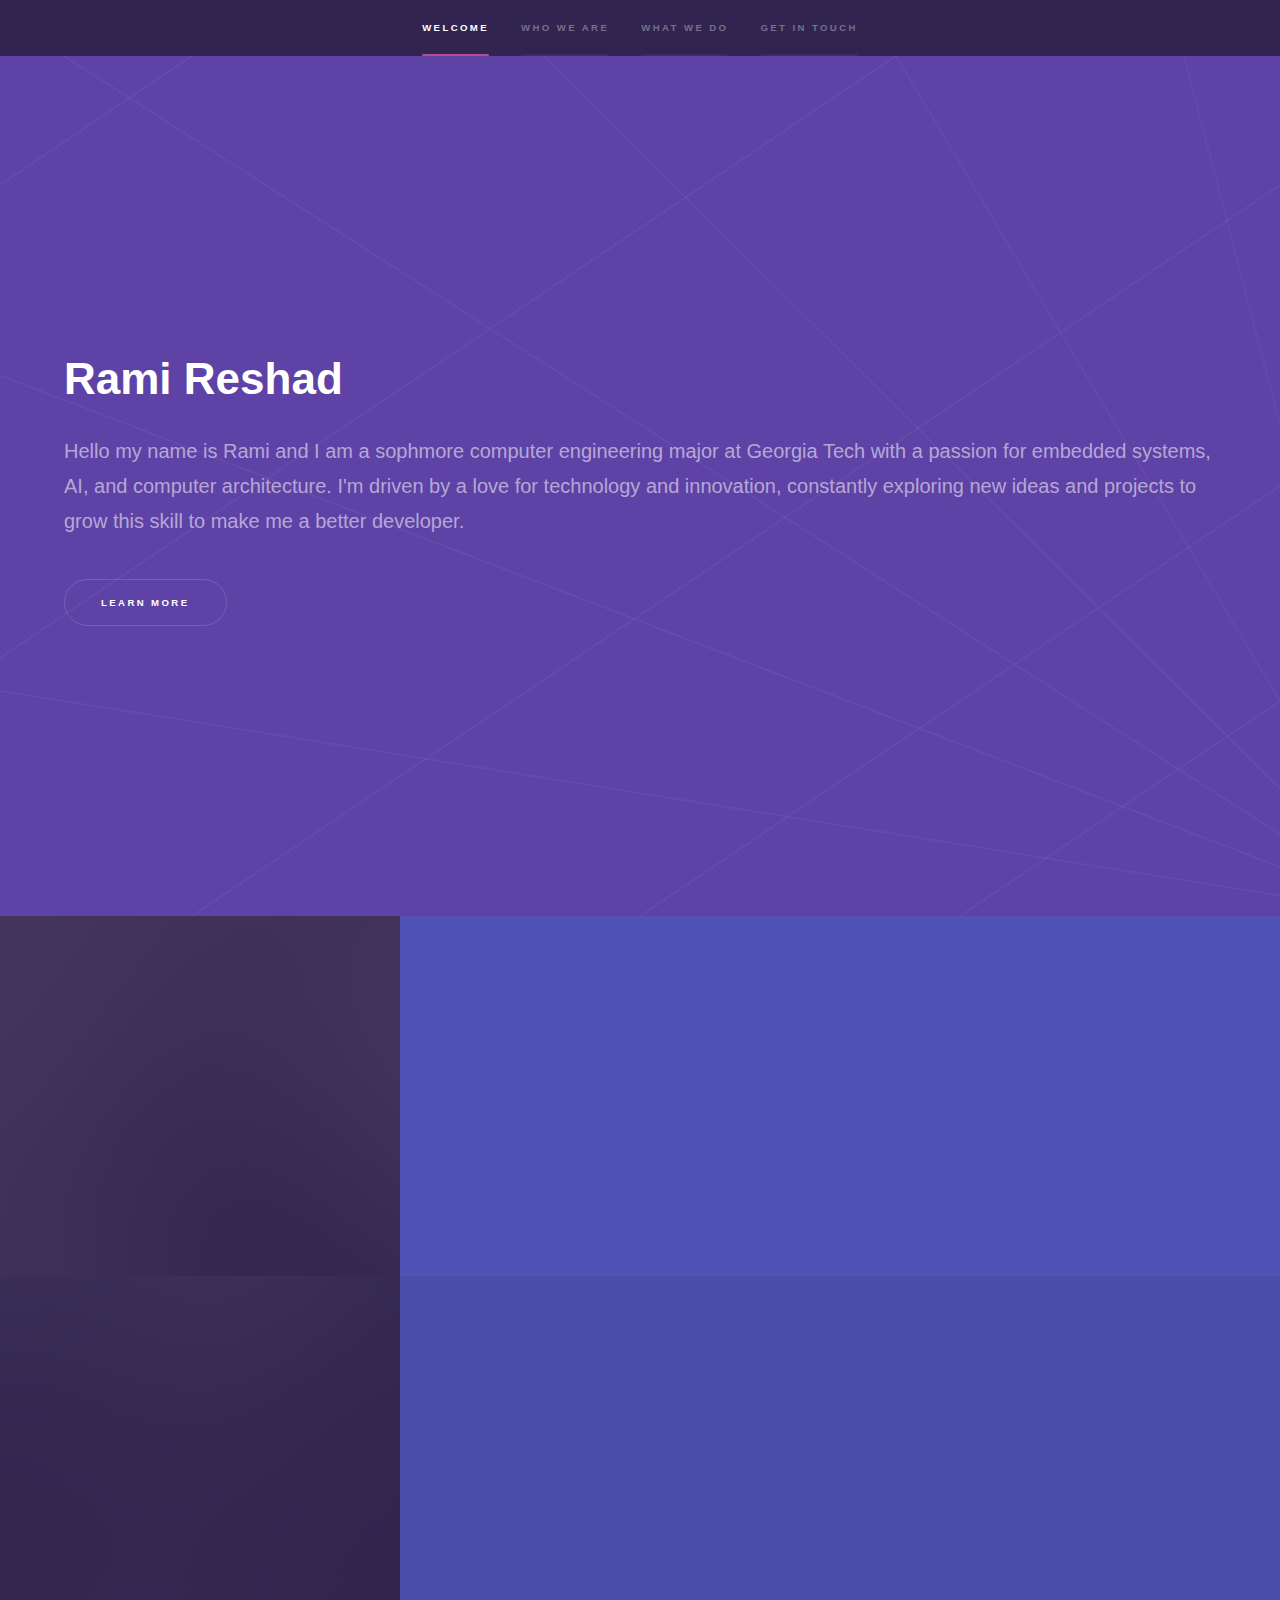
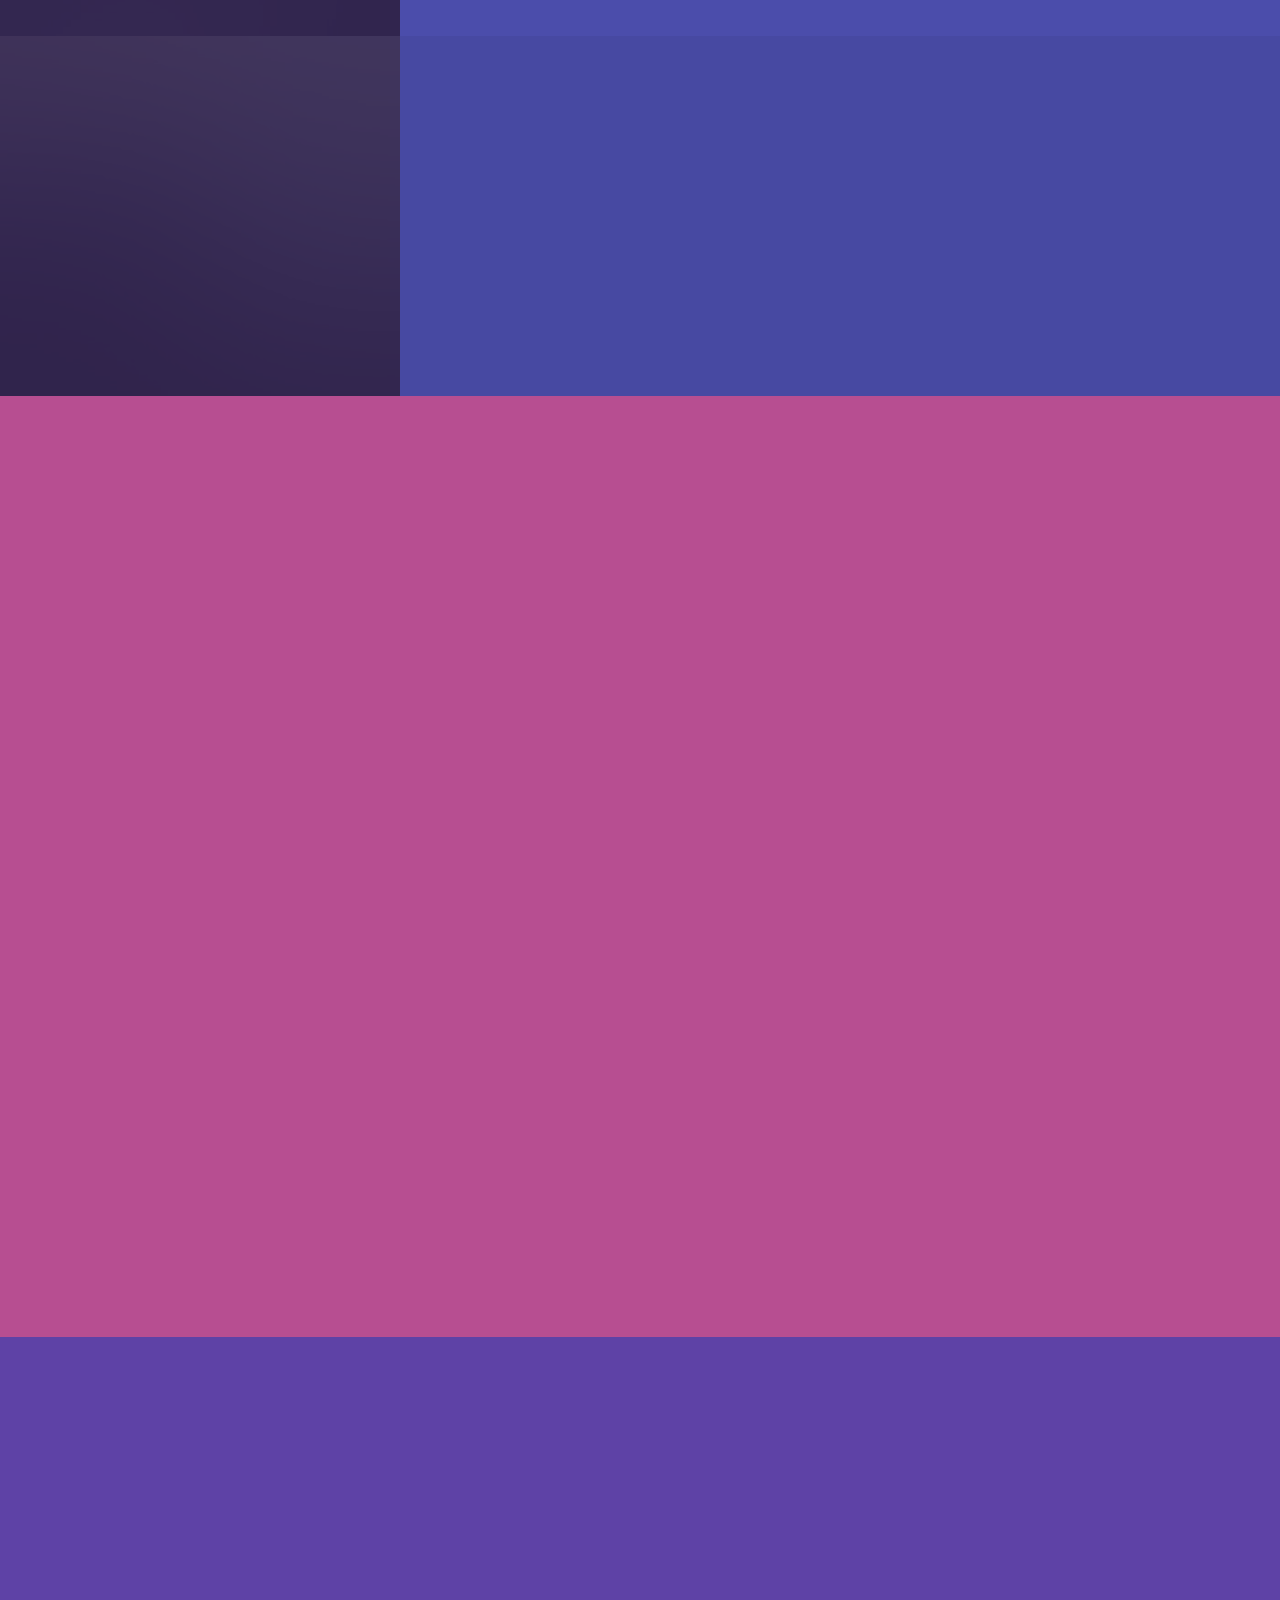
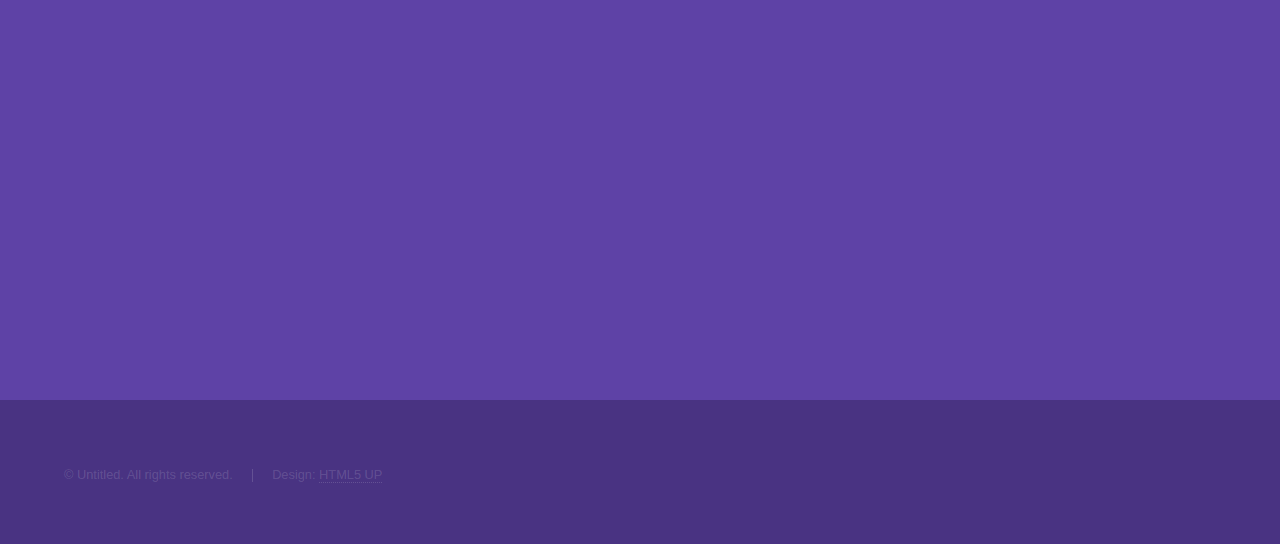
==== index.html @ d13925dd "added my first edited files" ====
<!DOCTYPE HTML>
<!--
	Hyperspace by HTML5 UP
	html5up.net | @ajlkn
	Free for personal and commercial use under the CCA 3.0 license (html5up.net/license)
-->
<html>
	<head>
		<title>Rami Reshad</title>
		<meta charset="utf-8" />
		<meta name="viewport" content="width=device-width, initial-scale=1, user-scalable=no" />
		<link rel="stylesheet" href="assets/css/main.css" />
		<noscript><link rel="stylesheet" href="assets/css/noscript.css" /></noscript>
	</head>
	<body class="is-preload">

		<!-- Sidebar -->
			<section id="sidebar">
				<div class="inner">
					<nav>
						<ul>
							<li><a href="#intro">Welcome</a></li>
							<li><a href="#one">Who we are</a></li>
							<li><a href="#two">What we do</a></li>
							<li><a href="#three">Get in touch</a></li>
						</ul>
					</nav>
				</div>
			</section>

		<!-- Wrapper -->
			<div id="wrapper">

				<!-- Intro -->
					<section id="intro" class="wrapper style1 fullscreen fade-up">
						<div class="inner">
							<h1>Rami Reshad</h1>
							<p>Hello my name is Rami and I am a sophmore computer engineering major at Georgia Tech with a passion for embedded systems, AI, and computer architecture.
							I'm driven by a love for technology and innovation, constantly exploring new ideas and projects to grow this skill to make me a better developer.</p>
							<ul class="actions">
								<li><a href="#one" class="button scrolly">Learn more</a></li>
							</ul>
						</div>
					</section>

				<!-- One -->
					<section id="one" class="wrapper style2 spotlights">
						<section>
							<a href="#" class="image"><img src="images/pic01.jpg" alt="" data-position="center center" /></a>
							<div class="content">
								<div class="inner">
									<h2>Sed ipsum dolor</h2>
									<p>Phasellus convallis elit id ullamcorper pulvinar. Duis aliquam turpis mauris, eu ultricies erat malesuada quis. Aliquam dapibus.</p>
									<ul class="actions">
										<li><a href="generic.html" class="button">Learn more</a></li>
									</ul>
								</div>
							</div>
						</section>
						<section>
							<a href="#" class="image"><img src="images/pic02.jpg" alt="" data-position="top center" /></a>
							<div class="content">
								<div class="inner">
									<h2>Feugiat consequat</h2>
									<p>Phasellus convallis elit id ullamcorper pulvinar. Duis aliquam turpis mauris, eu ultricies erat malesuada quis. Aliquam dapibus.</p>
									<ul class="actions">
										<li><a href="generic.html" class="button">Learn more</a></li>
									</ul>
								</div>
							</div>
						</section>
						<section>
							<a href="#" class="image"><img src="images/pic03.jpg" alt="" data-position="25% 25%" /></a>
							<div class="content">
								<div class="inner">
									<h2>Ultricies aliquam</h2>
									<p>Phasellus convallis elit id ullamcorper pulvinar. Duis aliquam turpis mauris, eu ultricies erat malesuada quis. Aliquam dapibus.</p>
									<ul class="actions">
										<li><a href="generic.html" class="button">Learn more</a></li>
									</ul>
								</div>
							</div>
						</section>
					</section>

				<!-- Two -->
					<section id="two" class="wrapper style3 fade-up">
						<div class="inner">
							<h2>What we do</h2>
							<p>Phasellus convallis elit id ullamcorper pulvinar. Duis aliquam turpis mauris, eu ultricies erat malesuada quis. Aliquam dapibus, lacus eget hendrerit bibendum, urna est aliquam sem, sit amet imperdiet est velit quis lorem.</p>
							<div class="features">
								<section>
									<span class="icon solid major fa-code"></span>
									<h3>Lorem ipsum amet</h3>
									<p>Phasellus convallis elit id ullam corper amet et pulvinar. Duis aliquam turpis mauris, sed ultricies erat dapibus.</p>
								</section>
								<section>
									<span class="icon solid major fa-lock"></span>
									<h3>Aliquam sed nullam</h3>
									<p>Phasellus convallis elit id ullam corper amet et pulvinar. Duis aliquam turpis mauris, sed ultricies erat dapibus.</p>
								</section>
								<section>
									<span class="icon solid major fa-cog"></span>
									<h3>Sed erat ullam corper</h3>
									<p>Phasellus convallis elit id ullam corper amet et pulvinar. Duis aliquam turpis mauris, sed ultricies erat dapibus.</p>
								</section>
								<section>
									<span class="icon solid major fa-desktop"></span>
									<h3>Veroeros quis lorem</h3>
									<p>Phasellus convallis elit id ullam corper amet et pulvinar. Duis aliquam turpis mauris, sed ultricies erat dapibus.</p>
								</section>
								<section>
									<span class="icon solid major fa-link"></span>
									<h3>Urna quis bibendum</h3>
									<p>Phasellus convallis elit id ullam corper amet et pulvinar. Duis aliquam turpis mauris, sed ultricies erat dapibus.</p>
								</section>
								<section>
									<span class="icon major fa-gem"></span>
									<h3>Aliquam urna dapibus</h3>
									<p>Phasellus convallis elit id ullam corper amet et pulvinar. Duis aliquam turpis mauris, sed ultricies erat dapibus.</p>
								</section>
							</div>
							<ul class="actions">
								<li><a href="generic.html" class="button">Learn more</a></li>
							</ul>
						</div>
					</section>

				<!-- Three -->
					<section id="three" class="wrapper style1 fade-up">
						<div class="inner">
							<h2>Get in touch</h2>
							<p>Phasellus convallis elit id ullamcorper pulvinar. Duis aliquam turpis mauris, eu ultricies erat malesuada quis. Aliquam dapibus, lacus eget hendrerit bibendum, urna est aliquam sem, sit amet imperdiet est velit quis lorem.</p>
							<div class="split style1">
								<section>
									<form method="post" action="#">
										<div class="fields">
											<div class="field half">
												<label for="name">Name</label>
												<input type="text" name="name" id="name" />
											</div>
											<div class="field half">
												<label for="email">Email</label>
												<input type="text" name="email" id="email" />
											</div>
											<div class="field">
												<label for="message">Message</label>
												<textarea name="message" id="message" rows="5"></textarea>
											</div>
										</div>
										<ul class="actions">
											<li><a href="" class="button submit">Send Message</a></li>
										</ul>
									</form>
								</section>
								<section>
									<ul class="contact">
										<li>
											<h3>Email</h3>
											<a href="#">user@untitled.tld</a>
										</li>
										<li>
											<h3>Phone</h3>
											<span>(000) 000-0000</span>
										</li>
										<li>
											<h3>Social</h3>
											<ul class="icons">
												<li><a href="#" class="icon brands fa-github"><span class="label">GitHub</span></a></li>
												<li><a href="#" class="icon brands fa-instagram"><span class="label">Instagram</span></a></li>
												<li><a href="#" class="icon brands fa-linkedin-in"><span class="label">LinkedIn</span></a></li>
											</ul>
										</li>
									</ul>
								</section>
							</div>
						</div>
					</section>

			</div>

		<!-- Footer -->
			<footer id="footer" class="wrapper style1-alt">
				<div class="inner">
					<ul class="menu">
						<li>&copy; Untitled. All rights reserved.</li><li>Design: <a href="http://html5up.net">HTML5 UP</a></li>
					</ul>
				</div>
			</footer>

		<!-- Scripts -->
			<script src="assets/js/jquery.min.js"></script>
			<script src="assets/js/jquery.scrollex.min.js"></script>
			<script src="assets/js/jquery.scrolly.min.js"></script>
			<script src="assets/js/browser.min.js"></script>
			<script src="assets/js/breakpoints.min.js"></script>
			<script src="assets/js/util.js"></script>
			<script src="assets/js/main.js"></script>

	</body>
</html>
---- assets/css/main.css ----
@import url(fontawesome-all.min.css);

/*
	Hyperspace by HTML5 UP
	html5up.net | @ajlkn
	Free for personal and commercial use under the CCA 3.0 license (html5up.net/license)
*/

html, body, div, span, applet, object,
iframe, h1, h2, h3, h4, h5, h6, p, blockquote,
pre, a, abbr, acronym, address, big, cite,
code, del, dfn, em, img, ins, kbd, q, s, samp,
small, strike, strong, sub, sup, tt, var, b,
u, i, center, dl, dt, dd, ol, ul, li, fieldset,
form, label, legend, table, caption, tbody,
tfoot, thead, tr, th, td, article, aside,
canvas, details, embed, figure, figcaption,
footer, header, hgroup, menu, nav, output, ruby,
section, summary, time, mark, audio, video {
	margin: 0;
	padding: 0;
	border: 0;
	font-size: 100%;
	font: inherit;
	vertical-align: baseline;}

article, aside, details, figcaption, figure,
footer, header, hgroup, menu, nav, section {
	display: block;}

body {
	line-height: 1;
}

ol, ul {
	list-style: none;
}

blockquote, q {
	quotes: none;
}

	blockquote:before, blockquote:after, q:before, q:after {
		content: '';
		content: none;
	}

table {
	border-collapse: collapse;
	border-spacing: 0;
}

body {
	-webkit-text-size-adjust: none;
}

mark {
	background-color: transparent;
	color: inherit;
}

input::-moz-focus-inner {
	border: 0;
	padding: 0;
}

input, select, textarea {
	-moz-appearance: none;
	-webkit-appearance: none;
	-ms-appearance: none;
	appearance: none;
}

/* Basic */

	@-ms-viewport {
		width: device-width;
	}

	body {
		-ms-overflow-style: scrollbar;
	}

	@media screen and (max-width: 480px) {

		html, body {
			min-width: 320px;
		}

	}

	html {
		box-sizing: border-box;
	}

	*, *:before, *:after {
		box-sizing: inherit;
	}

	body {
		background: #312450;
	}

		body.is-preload *, body.is-preload *:before, body.is-preload *:after {
			-moz-animation: none !important;
			-webkit-animation: none !important;
			-ms-animation: none !important;
			animation: none !important;
			-moz-transition: none !important;
			-webkit-transition: none !important;
			-ms-transition: none !important;
			transition: none !important;
		}

/* Type */

	body, input, select, textarea {
		color: rgba(255, 255, 255, 0.55);
		font-family: Arial, Helvetica, sans-serif;
		font-size: 16.5pt;
		font-weight: normal;
		line-height: 1.75;
	}

		@media screen and (max-width: 1680px) {

			body, input, select, textarea {
				font-size: 13pt;
			}

		}

		@media screen and (max-width: 1280px) {

			body, input, select, textarea {
				font-size: 12pt;
			}

		}

		@media screen and (max-width: 360px) {

			body, input, select, textarea {
				font-size: 11pt;
			}

		}

	a {
		-moz-transition: color 0.2s ease, border-bottom-color 0.2s ease;
		-webkit-transition: color 0.2s ease, border-bottom-color 0.2s ease;
		-ms-transition: color 0.2s ease, border-bottom-color 0.2s ease;
		transition: color 0.2s ease, border-bottom-color 0.2s ease;
		border-bottom: dotted 1px rgba(255, 255, 255, 0.35);
		color: inherit;
		text-decoration: none;
	}

		a:hover {
			border-bottom-color: transparent;
			color: #ffffff;
		}

	strong, b {
		color: #ffffff;
		font-weight: bold;
	}

	em, i {
		font-style: italic;
	}

	p {
		margin: 0 0 2em 0;
	}

	h1, h2, h3, h4, h5, h6 {
		color: #ffffff;
		font-weight: bold;
		line-height: 1.5;
		margin: 0 0 0.5em 0;
	}

		h1 a, h2 a, h3 a, h4 a, h5 a, h6 a {
			color: inherit;
			text-decoration: none;
		}

	h1 {
		font-size: 2.75em;
	}

		h1.major {
			margin: 0 0 1.3em 0;
			position: relative;
			padding-bottom: 0.35em;
		}

			h1.major:after {
				background-image: -moz-linear-gradient(to right, #5e42a6, #b74e91);
				background-image: -webkit-linear-gradient(to right, #5e42a6, #b74e91);
				background-image: -ms-linear-gradient(to right, #5e42a6, #b74e91);
				background-image: linear-gradient(to right, #5e42a6, #b74e91);
				-moz-transition: max-width 0.2s ease;
				-webkit-transition: max-width 0.2s ease;
				-ms-transition: max-width 0.2s ease;
				transition: max-width 0.2s ease;
				border-radius: 0.2em;
				bottom: 0;
				content: '';
				height: 0.05em;
				position: absolute;
				right: 0;
				width: 100%;
			}

	h2 {
		font-size: 1.75em;
	}

	h3 {
		font-size: 1.1em;
	}

	h4 {
		font-size: 1em;
	}

	h5 {
		font-size: 0.8em;
	}

	h6 {
		font-size: 0.6em;
	}

	@media screen and (max-width: 736px) {

		h1 {
			font-size: 2em;
		}

		h2 {
			font-size: 1.25em;
		}

		h3 {
			font-size: 1em;
		}

		h4 {
			font-size: 0.8em;
		}

		h5 {
			font-size: 0.6em;
		}

		h6 {
			font-size: 0.6em;
		}

	}

	sub {
		font-size: 0.8em;
		position: relative;
		top: 0.5em;
	}

	sup {
		font-size: 0.8em;
		position: relative;
		top: -0.5em;
	}

	blockquote {
		border-left: solid 4px rgba(255, 255, 255, 0.15);
		font-style: italic;
		margin: 0 0 2em 0;
		padding: 0.5em 0 0.5em 2em;
	}

	code {
		background: rgba(255, 255, 255, 0.05);
		border-radius: 0.25em;
		border: solid 1px rgba(255, 255, 255, 0.15);
		font-family: "Courier New", monospace;
		font-size: 0.9em;
		margin: 0 0.25em;
		padding: 0.25em 0.65em;
	}

	pre {
		-webkit-overflow-scrolling: touch;
		font-family: "Courier New", monospace;
		font-size: 0.9em;
		margin: 0 0 2em 0;
	}

		pre code {
			display: block;
			line-height: 1.75em;
			padding: 1em 1.5em;
			overflow-x: auto;
		}

	hr {
		border: 0;
		border-bottom: solid 1px rgba(255, 255, 255, 0.15);
		margin: 2em 0;
	}

		hr.major {
			margin: 3em 0;
		}

	.align-left {
		text-align: left;
	}

	.align-center {
		text-align: center;
	}

	.align-right {
		text-align: right;
	}

/* Row */

	.row {
		display: flex;
		flex-wrap: wrap;
		box-sizing: border-box;
		align-items: stretch;
	}

		.row > * {
			box-sizing: border-box;
		}

		.row.gtr-uniform > * > :last-child {
			margin-bottom: 0;
		}

		.row.aln-left {
			justify-content: flex-start;
		}

		.row.aln-center {
			justify-content: center;
		}

		.row.aln-right {
			justify-content: flex-end;
		}

		.row.aln-top {
			align-items: flex-start;
		}

		.row.aln-middle {
			align-items: center;
		}

		.row.aln-bottom {
			align-items: flex-end;
		}

		.row > .imp {
			order: -1;
		}

		.row > .col-1 {
			width: 8.33333%;
		}

		.row > .off-1 {
			margin-left: 8.33333%;
		}

		.row > .col-2 {
			width: 16.66667%;
		}

		.row > .off-2 {
			margin-left: 16.66667%;
		}

		.row > .col-3 {
			width: 25%;
		}

		.row > .off-3 {
			margin-left: 25%;
		}

		.row > .col-4 {
			width: 33.33333%;
		}

		.row > .off-4 {
			margin-left: 33.33333%;
		}

		.row > .col-5 {
			width: 41.66667%;
		}

		.row > .off-5 {
			margin-left: 41.66667%;
		}

		.row > .col-6 {
			width: 50%;
		}

		.row > .off-6 {
			margin-left: 50%;
		}

		.row > .col-7 {
			width: 58.33333%;
		}

		.row > .off-7 {
			margin-left: 58.33333%;
		}

		.row > .col-8 {
			width: 66.66667%;
		}

		.row > .off-8 {
			margin-left: 66.66667%;
		}

		.row > .col-9 {
			width: 75%;
		}

		.row > .off-9 {
			margin-left: 75%;
		}

		.row > .col-10 {
			width: 83.33333%;
		}

		.row > .off-10 {
			margin-left: 83.33333%;
		}

		.row > .col-11 {
			width: 91.66667%;
		}

		.row > .off-11 {
			margin-left: 91.66667%;
		}

		.row > .col-12 {
			width: 100%;
		}

		.row > .off-12 {
			margin-left: 100%;
		}

		.row.gtr-0 {
			margin-top: 0;
			margin-left: 0em;
		}

			.row.gtr-0 > * {
				padding: 0 0 0 0em;
			}

			.row.gtr-0.gtr-uniform {
				margin-top: 0em;
			}

				.row.gtr-0.gtr-uniform > * {
					padding-top: 0em;
				}

		.row.gtr-25 {
			margin-top: 0;
			margin-left: -0.375em;
		}

			.row.gtr-25 > * {
				padding: 0 0 0 0.375em;
			}

			.row.gtr-25.gtr-uniform {
				margin-top: -0.375em;
			}

				.row.gtr-25.gtr-uniform > * {
					padding-top: 0.375em;
				}

		.row.gtr-50 {
			margin-top: 0;
			margin-left: -0.75em;
		}

			.row.gtr-50 > * {
				padding: 0 0 0 0.75em;
			}

			.row.gtr-50.gtr-uniform {
				margin-top: -0.75em;
			}

				.row.gtr-50.gtr-uniform > * {
					padding-top: 0.75em;
				}

		.row {
			margin-top: 0;
			margin-left: -1.5em;
		}

			.row > * {
				padding: 0 0 0 1.5em;
			}

			.row.gtr-uniform {
				margin-top: -1.5em;
			}

				.row.gtr-uniform > * {
					padding-top: 1.5em;
				}

		.row.gtr-150 {
			margin-top: 0;
			margin-left: -2.25em;
		}

			.row.gtr-150 > * {
				padding: 0 0 0 2.25em;
			}

			.row.gtr-150.gtr-uniform {
				margin-top: -2.25em;
			}

				.row.gtr-150.gtr-uniform > * {
					padding-top: 2.25em;
				}

		.row.gtr-200 {
			margin-top: 0;
			margin-left: -3em;
		}

			.row.gtr-200 > * {
				padding: 0 0 0 3em;
			}

			.row.gtr-200.gtr-uniform {
				margin-top: -3em;
			}

				.row.gtr-200.gtr-uniform > * {
					padding-top: 3em;
				}

		@media screen and (max-width: 1680px) {

			.row {
				display: flex;
				flex-wrap: wrap;
				box-sizing: border-box;
				align-items: stretch;
			}

				.row > * {
					box-sizing: border-box;
				}

				.row.gtr-uniform > * > :last-child {
					margin-bottom: 0;
				}

				.row.aln-left {
					justify-content: flex-start;
				}

				.row.aln-center {
					justify-content: center;
				}

				.row.aln-right {
					justify-content: flex-end;
				}

				.row.aln-top {
					align-items: flex-start;
				}

				.row.aln-middle {
					align-items: center;
				}

				.row.aln-bottom {
					align-items: flex-end;
				}

				.row > .imp-xlarge {
					order: -1;
				}

				.row > .col-1-xlarge {
					width: 8.33333%;
				}

				.row > .off-1-xlarge {
					margin-left: 8.33333%;
				}

				.row > .col-2-xlarge {
					width: 16.66667%;
				}

				.row > .off-2-xlarge {
					margin-left: 16.66667%;
				}

				.row > .col-3-xlarge {
					width: 25%;
				}

				.row > .off-3-xlarge {
					margin-left: 25%;
				}

				.row > .col-4-xlarge {
					width: 33.33333%;
				}

				.row > .off-4-xlarge {
					margin-left: 33.33333%;
				}

				.row > .col-5-xlarge {
					width: 41.66667%;
				}

				.row > .off-5-xlarge {
					margin-left: 41.66667%;
				}

				.row > .col-6-xlarge {
					width: 50%;
				}

				.row > .off-6-xlarge {
					margin-left: 50%;
				}

				.row > .col-7-xlarge {
					width: 58.33333%;
				}

				.row > .off-7-xlarge {
					margin-left: 58.33333%;
				}

				.row > .col-8-xlarge {
					width: 66.66667%;
				}

				.row > .off-8-xlarge {
					margin-left: 66.66667%;
				}

				.row > .col-9-xlarge {
					width: 75%;
				}

				.row > .off-9-xlarge {
					margin-left: 75%;
				}

				.row > .col-10-xlarge {
					width: 83.33333%;
				}

				.row > .off-10-xlarge {
					margin-left: 83.33333%;
				}

				.row > .col-11-xlarge {
					width: 91.66667%;
				}

				.row > .off-11-xlarge {
					margin-left: 91.66667%;
				}

				.row > .col-12-xlarge {
					width: 100%;
				}

				.row > .off-12-xlarge {
					margin-left: 100%;
				}

				.row.gtr-0 {
					margin-top: 0;
					margin-left: 0em;
				}

					.row.gtr-0 > * {
						padding: 0 0 0 0em;
					}

					.row.gtr-0.gtr-uniform {
						margin-top: 0em;
					}

						.row.gtr-0.gtr-uniform > * {
							padding-top: 0em;
						}

				.row.gtr-25 {
					margin-top: 0;
					margin-left: -0.375em;
				}

					.row.gtr-25 > * {
						padding: 0 0 0 0.375em;
					}

					.row.gtr-25.gtr-uniform {
						margin-top: -0.375em;
					}

						.row.gtr-25.gtr-uniform > * {
							padding-top: 0.375em;
						}

				.row.gtr-50 {
					margin-top: 0;
					margin-left: -0.75em;
				}

					.row.gtr-50 > * {
						padding: 0 0 0 0.75em;
					}

					.row.gtr-50.gtr-uniform {
						margin-top: -0.75em;
					}

						.row.gtr-50.gtr-uniform > * {
							padding-top: 0.75em;
						}

				.row {
					margin-top: 0;
					margin-left: -1.5em;
				}

					.row > * {
						padding: 0 0 0 1.5em;
					}

					.row.gtr-uniform {
						margin-top: -1.5em;
					}

						.row.gtr-uniform > * {
							padding-top: 1.5em;
						}

				.row.gtr-150 {
					margin-top: 0;
					margin-left: -2.25em;
				}

					.row.gtr-150 > * {
						padding: 0 0 0 2.25em;
					}

					.row.gtr-150.gtr-uniform {
						margin-top: -2.25em;
					}

						.row.gtr-150.gtr-uniform > * {
							padding-top: 2.25em;
						}

				.row.gtr-200 {
					margin-top: 0;
					margin-left: -3em;
				}

					.row.gtr-200 > * {
						padding: 0 0 0 3em;
					}

					.row.gtr-200.gtr-uniform {
						margin-top: -3em;
					}

						.row.gtr-200.gtr-uniform > * {
							padding-top: 3em;
						}

		}

		@media screen and (max-width: 1280px) {

			.row {
				display: flex;
				flex-wrap: wrap;
				box-sizing: border-box;
				align-items: stretch;
			}

				.row > * {
					box-sizing: border-box;
				}

				.row.gtr-uniform > * > :last-child {
					margin-bottom: 0;
				}

				.row.aln-left {
					justify-content: flex-start;
				}

				.row.aln-center {
					justify-content: center;
				}

				.row.aln-right {
					justify-content: flex-end;
				}

				.row.aln-top {
					align-items: flex-start;
				}

				.row.aln-middle {
					align-items: center;
				}

				.row.aln-bottom {
					align-items: flex-end;
				}

				.row > .imp-large {
					order: -1;
				}

				.row > .col-1-large {
					width: 8.33333%;
				}

				.row > .off-1-large {
					margin-left: 8.33333%;
				}

				.row > .col-2-large {
					width: 16.66667%;
				}

				.row > .off-2-large {
					margin-left: 16.66667%;
				}

				.row > .col-3-large {
					width: 25%;
				}

				.row > .off-3-large {
					margin-left: 25%;
				}

				.row > .col-4-large {
					width: 33.33333%;
				}

				.row > .off-4-large {
					margin-left: 33.33333%;
				}

				.row > .col-5-large {
					width: 41.66667%;
				}

				.row > .off-5-large {
					margin-left: 41.66667%;
				}

				.row > .col-6-large {
					width: 50%;
				}

				.row > .off-6-large {
					margin-left: 50%;
				}

				.row > .col-7-large {
					width: 58.33333%;
				}

				.row > .off-7-large {
					margin-left: 58.33333%;
				}

				.row > .col-8-large {
					width: 66.66667%;
				}

				.row > .off-8-large {
					margin-left: 66.66667%;
				}

				.row > .col-9-large {
					width: 75%;
				}

				.row > .off-9-large {
					margin-left: 75%;
				}

				.row > .col-10-large {
					width: 83.33333%;
				}

				.row > .off-10-large {
					margin-left: 83.33333%;
				}

				.row > .col-11-large {
					width: 91.66667%;
				}

				.row > .off-11-large {
					margin-left: 91.66667%;
				}

				.row > .col-12-large {
					width: 100%;
				}

				.row > .off-12-large {
					margin-left: 100%;
				}

				.row.gtr-0 {
					margin-top: 0;
					margin-left: 0em;
				}

					.row.gtr-0 > * {
						padding: 0 0 0 0em;
					}

					.row.gtr-0.gtr-uniform {
						margin-top: 0em;
					}

						.row.gtr-0.gtr-uniform > * {
							padding-top: 0em;
						}

				.row.gtr-25 {
					margin-top: 0;
					margin-left: -0.375em;
				}

					.row.gtr-25 > * {
						padding: 0 0 0 0.375em;
					}

					.row.gtr-25.gtr-uniform {
						margin-top: -0.375em;
					}

						.row.gtr-25.gtr-uniform > * {
							padding-top: 0.375em;
						}

				.row.gtr-50 {
					margin-top: 0;
					margin-left: -0.75em;
				}

					.row.gtr-50 > * {
						padding: 0 0 0 0.75em;
					}

					.row.gtr-50.gtr-uniform {
						margin-top: -0.75em;
					}

						.row.gtr-50.gtr-uniform > * {
							padding-top: 0.75em;
						}

				.row {
					margin-top: 0;
					margin-left: -1.5em;
				}

					.row > * {
						padding: 0 0 0 1.5em;
					}

					.row.gtr-uniform {
						margin-top: -1.5em;
					}

						.row.gtr-uniform > * {
							padding-top: 1.5em;
						}

				.row.gtr-150 {
					margin-top: 0;
					margin-left: -2.25em;
				}

					.row.gtr-150 > * {
						padding: 0 0 0 2.25em;
					}

					.row.gtr-150.gtr-uniform {
						margin-top: -2.25em;
					}

						.row.gtr-150.gtr-uniform > * {
							padding-top: 2.25em;
						}

				.row.gtr-200 {
					margin-top: 0;
					margin-left: -3em;
				}

					.row.gtr-200 > * {
						padding: 0 0 0 3em;
					}

					.row.gtr-200.gtr-uniform {
						margin-top: -3em;
					}

						.row.gtr-200.gtr-uniform > * {
							padding-top: 3em;
						}

		}

		@media screen and (max-width: 980px) {

			.row {
				display: flex;
				flex-wrap: wrap;
				box-sizing: border-box;
				align-items: stretch;
			}

				.row > * {
					box-sizing: border-box;
				}

				.row.gtr-uniform > * > :last-child {
					margin-bottom: 0;
				}

				.row.aln-left {
					justify-content: flex-start;
				}

				.row.aln-center {
					justify-content: center;
				}

				.row.aln-right {
					justify-content: flex-end;
				}

				.row.aln-top {
					align-items: flex-start;
				}

				.row.aln-middle {
					align-items: center;
				}

				.row.aln-bottom {
					align-items: flex-end;
				}

				.row > .imp-medium {
					order: -1;
				}

				.row > .col-1-medium {
					width: 8.33333%;
				}

				.row > .off-1-medium {
					margin-left: 8.33333%;
				}

				.row > .col-2-medium {
					width: 16.66667%;
				}

				.row > .off-2-medium {
					margin-left: 16.66667%;
				}

				.row > .col-3-medium {
					width: 25%;
				}

				.row > .off-3-medium {
					margin-left: 25%;
				}

				.row > .col-4-medium {
					width: 33.33333%;
				}

				.row > .off-4-medium {
					margin-left: 33.33333%;
				}

				.row > .col-5-medium {
					width: 41.66667%;
				}

				.row > .off-5-medium {
					margin-left: 41.66667%;
				}

				.row > .col-6-medium {
					width: 50%;
				}

				.row > .off-6-medium {
					margin-left: 50%;
				}

				.row > .col-7-medium {
					width: 58.33333%;
				}

				.row > .off-7-medium {
					margin-left: 58.33333%;
				}

				.row > .col-8-medium {
					width: 66.66667%;
				}

				.row > .off-8-medium {
					margin-left: 66.66667%;
				}

				.row > .col-9-medium {
					width: 75%;
				}

				.row > .off-9-medium {
					margin-left: 75%;
				}

				.row > .col-10-medium {
					width: 83.33333%;
				}

				.row > .off-10-medium {
					margin-left: 83.33333%;
				}

				.row > .col-11-medium {
					width: 91.66667%;
				}

				.row > .off-11-medium {
					margin-left: 91.66667%;
				}

				.row > .col-12-medium {
					width: 100%;
				}

				.row > .off-12-medium {
					margin-left: 100%;
				}

				.row.gtr-0 {
					margin-top: 0;
					margin-left: 0em;
				}

					.row.gtr-0 > * {
						padding: 0 0 0 0em;
					}

					.row.gtr-0.gtr-uniform {
						margin-top: 0em;
					}

						.row.gtr-0.gtr-uniform > * {
							padding-top: 0em;
						}

				.row.gtr-25 {
					margin-top: 0;
					margin-left: -0.375em;
				}

					.row.gtr-25 > * {
						padding: 0 0 0 0.375em;
					}

					.row.gtr-25.gtr-uniform {
						margin-top: -0.375em;
					}

						.row.gtr-25.gtr-uniform > * {
							padding-top: 0.375em;
						}

				.row.gtr-50 {
					margin-top: 0;
					margin-left: -0.75em;
				}

					.row.gtr-50 > * {
						padding: 0 0 0 0.75em;
					}

					.row.gtr-50.gtr-uniform {
						margin-top: -0.75em;
					}

						.row.gtr-50.gtr-uniform > * {
							padding-top: 0.75em;
						}

				.row {
					margin-top: 0;
					margin-left: -1.5em;
				}

					.row > * {
						padding: 0 0 0 1.5em;
					}

					.row.gtr-uniform {
						margin-top: -1.5em;
					}

						.row.gtr-uniform > * {
							padding-top: 1.5em;
						}

				.row.gtr-150 {
					margin-top: 0;
					margin-left: -2.25em;
				}

					.row.gtr-150 > * {
						padding: 0 0 0 2.25em;
					}

					.row.gtr-150.gtr-uniform {
						margin-top: -2.25em;
					}

						.row.gtr-150.gtr-uniform > * {
							padding-top: 2.25em;
						}

				.row.gtr-200 {
					margin-top: 0;
					margin-left: -3em;
				}

					.row.gtr-200 > * {
						padding: 0 0 0 3em;
					}

					.row.gtr-200.gtr-uniform {
						margin-top: -3em;
					}

						.row.gtr-200.gtr-uniform > * {
							padding-top: 3em;
						}

		}

		@media screen and (max-width: 736px) {

			.row {
				display: flex;
				flex-wrap: wrap;
				box-sizing: border-box;
				align-items: stretch;
			}

				.row > * {
					box-sizing: border-box;
				}

				.row.gtr-uniform > * > :last-child {
					margin-bottom: 0;
				}

				.row.aln-left {
					justify-content: flex-start;
				}

				.row.aln-center {
					justify-content: center;
				}

				.row.aln-right {
					justify-content: flex-end;
				}

				.row.aln-top {
					align-items: flex-start;
				}

				.row.aln-middle {
					align-items: center;
				}

				.row.aln-bottom {
					align-items: flex-end;
				}

				.row > .imp-small {
					order: -1;
				}

				.row > .col-1-small {
					width: 8.33333%;
				}

				.row > .off-1-small {
					margin-left: 8.33333%;
				}

				.row > .col-2-small {
					width: 16.66667%;
				}

				.row > .off-2-small {
					margin-left: 16.66667%;
				}

				.row > .col-3-small {
					width: 25%;
				}

				.row > .off-3-small {
					margin-left: 25%;
				}

				.row > .col-4-small {
					width: 33.33333%;
				}

				.row > .off-4-small {
					margin-left: 33.33333%;
				}

				.row > .col-5-small {
					width: 41.66667%;
				}

				.row > .off-5-small {
					margin-left: 41.66667%;
				}

				.row > .col-6-small {
					width: 50%;
				}

				.row > .off-6-small {
					margin-left: 50%;
				}

				.row > .col-7-small {
					width: 58.33333%;
				}

				.row > .off-7-small {
					margin-left: 58.33333%;
				}

				.row > .col-8-small {
					width: 66.66667%;
				}

				.row > .off-8-small {
					margin-left: 66.66667%;
				}

				.row > .col-9-small {
					width: 75%;
				}

				.row > .off-9-small {
					margin-left: 75%;
				}

				.row > .col-10-small {
					width: 83.33333%;
				}

				.row > .off-10-small {
					margin-left: 83.33333%;
				}

				.row > .col-11-small {
					width: 91.66667%;
				}

				.row > .off-11-small {
					margin-left: 91.66667%;
				}

				.row > .col-12-small {
					width: 100%;
				}

				.row > .off-12-small {
					margin-left: 100%;
				}

				.row.gtr-0 {
					margin-top: 0;
					margin-left: 0em;
				}

					.row.gtr-0 > * {
						padding: 0 0 0 0em;
					}

					.row.gtr-0.gtr-uniform {
						margin-top: 0em;
					}

						.row.gtr-0.gtr-uniform > * {
							padding-top: 0em;
						}

				.row.gtr-25 {
					margin-top: 0;
					margin-left: -0.375em;
				}

					.row.gtr-25 > * {
						padding: 0 0 0 0.375em;
					}

					.row.gtr-25.gtr-uniform {
						margin-top: -0.375em;
					}

						.row.gtr-25.gtr-uniform > * {
							padding-top: 0.375em;
						}

				.row.gtr-50 {
					margin-top: 0;
					margin-left: -0.75em;
				}

					.row.gtr-50 > * {
						padding: 0 0 0 0.75em;
					}

					.row.gtr-50.gtr-uniform {
						margin-top: -0.75em;
					}

						.row.gtr-50.gtr-uniform > * {
							padding-top: 0.75em;
						}

				.row {
					margin-top: 0;
					margin-left: -1.5em;
				}

					.row > * {
						padding: 0 0 0 1.5em;
					}

					.row.gtr-uniform {
						margin-top: -1.5em;
					}

						.row.gtr-uniform > * {
							padding-top: 1.5em;
						}

				.row.gtr-150 {
					margin-top: 0;
					margin-left: -2.25em;
				}

					.row.gtr-150 > * {
						padding: 0 0 0 2.25em;
					}

					.row.gtr-150.gtr-uniform {
						margin-top: -2.25em;
					}

						.row.gtr-150.gtr-uniform > * {
							padding-top: 2.25em;
						}

				.row.gtr-200 {
					margin-top: 0;
					margin-left: -3em;
				}

					.row.gtr-200 > * {
						padding: 0 0 0 3em;
					}

					.row.gtr-200.gtr-uniform {
						margin-top: -3em;
					}

						.row.gtr-200.gtr-uniform > * {
							padding-top: 3em;
						}

		}

		@media screen and (max-width: 480px) {

			.row {
				display: flex;
				flex-wrap: wrap;
				box-sizing: border-box;
				align-items: stretch;
			}

				.row > * {
					box-sizing: border-box;
				}

				.row.gtr-uniform > * > :last-child {
					margin-bottom: 0;
				}

				.row.aln-left {
					justify-content: flex-start;
				}

				.row.aln-center {
					justify-content: center;
				}

				.row.aln-right {
					justify-content: flex-end;
				}

				.row.aln-top {
					align-items: flex-start;
				}

				.row.aln-middle {
					align-items: center;
				}

				.row.aln-bottom {
					align-items: flex-end;
				}

				.row > .imp-xsmall {
					order: -1;
				}

				.row > .col-1-xsmall {
					width: 8.33333%;
				}

				.row > .off-1-xsmall {
					margin-left: 8.33333%;
				}

				.row > .col-2-xsmall {
					width: 16.66667%;
				}

				.row > .off-2-xsmall {
					margin-left: 16.66667%;
				}

				.row > .col-3-xsmall {
					width: 25%;
				}

				.row > .off-3-xsmall {
					margin-left: 25%;
				}

				.row > .col-4-xsmall {
					width: 33.33333%;
				}

				.row > .off-4-xsmall {
					margin-left: 33.33333%;
				}

				.row > .col-5-xsmall {
					width: 41.66667%;
				}

				.row > .off-5-xsmall {
					margin-left: 41.66667%;
				}

				.row > .col-6-xsmall {
					width: 50%;
				}

				.row > .off-6-xsmall {
					margin-left: 50%;
				}

				.row > .col-7-xsmall {
					width: 58.33333%;
				}

				.row > .off-7-xsmall {
					margin-left: 58.33333%;
				}

				.row > .col-8-xsmall {
					width: 66.66667%;
				}

				.row > .off-8-xsmall {
					margin-left: 66.66667%;
				}

				.row > .col-9-xsmall {
					width: 75%;
				}

				.row > .off-9-xsmall {
					margin-left: 75%;
				}

				.row > .col-10-xsmall {
					width: 83.33333%;
				}

				.row > .off-10-xsmall {
					margin-left: 83.33333%;
				}

				.row > .col-11-xsmall {
					width: 91.66667%;
				}

				.row > .off-11-xsmall {
					margin-left: 91.66667%;
				}

				.row > .col-12-xsmall {
					width: 100%;
				}

				.row > .off-12-xsmall {
					margin-left: 100%;
				}

				.row.gtr-0 {
					margin-top: 0;
					margin-left: 0em;
				}

					.row.gtr-0 > * {
						padding: 0 0 0 0em;
					}

					.row.gtr-0.gtr-uniform {
						margin-top: 0em;
					}

						.row.gtr-0.gtr-uniform > * {
							padding-top: 0em;
						}

				.row.gtr-25 {
					margin-top: 0;
					margin-left: -0.375em;
				}

					.row.gtr-25 > * {
						padding: 0 0 0 0.375em;
					}

					.row.gtr-25.gtr-uniform {
						margin-top: -0.375em;
					}

						.row.gtr-25.gtr-uniform > * {
							padding-top: 0.375em;
						}

				.row.gtr-50 {
					margin-top: 0;
					margin-left: -0.75em;
				}

					.row.gtr-50 > * {
						padding: 0 0 0 0.75em;
					}

					.row.gtr-50.gtr-uniform {
						margin-top: -0.75em;
					}

						.row.gtr-50.gtr-uniform > * {
							padding-top: 0.75em;
						}

				.row {
					margin-top: 0;
					margin-left: -1.5em;
				}

					.row > * {
						padding: 0 0 0 1.5em;
					}

					.row.gtr-uniform {
						margin-top: -1.5em;
					}

						.row.gtr-uniform > * {
							padding-top: 1.5em;
						}

				.row.gtr-150 {
					margin-top: 0;
					margin-left: -2.25em;
				}

					.row.gtr-150 > * {
						padding: 0 0 0 2.25em;
					}

					.row.gtr-150.gtr-uniform {
						margin-top: -2.25em;
					}

						.row.gtr-150.gtr-uniform > * {
							padding-top: 2.25em;
						}

				.row.gtr-200 {
					margin-top: 0;
					margin-left: -3em;
				}

					.row.gtr-200 > * {
						padding: 0 0 0 3em;
					}

					.row.gtr-200.gtr-uniform {
						margin-top: -3em;
					}

						.row.gtr-200.gtr-uniform > * {
							padding-top: 3em;
						}

		}

/* Box */

	.box {
		border-radius: 0.25em;
		border: solid 1px rgba(255, 255, 255, 0.15);
		margin-bottom: 2em;
		padding: 1.5em;
	}

		.box > :last-child,
		.box > :last-child > :last-child,
		.box > :last-child > :last-child > :last-child {
			margin-bottom: 0;
		}

		.box.alt {
			border: 0;
			border-radius: 0;
			padding: 0;
		}

/* Button */

	input[type="submit"],
	input[type="reset"],
	input[type="button"],
	button,
	.button {
		-moz-appearance: none;
		-webkit-appearance: none;
		-ms-appearance: none;
		appearance: none;
		-moz-transition: border-color 0.2s ease;
		-webkit-transition: border-color 0.2s ease;
		-ms-transition: border-color 0.2s ease;
		transition: border-color 0.2s ease;
		background-color: transparent;
		border: solid 1px !important;
		border-color: rgba(255, 255, 255, 0.15) !important;
		border-radius: 3em;
		color: #ffffff !important;
		cursor: pointer;
		display: inline-block;
		font-size: 0.6em;
		font-weight: bold;
		height: calc(4.75em + 2px);
		letter-spacing: 0.25em;
		line-height: 4.75em;
		outline: 0;
		padding: 0 3.75em;
		position: relative;
		text-align: center;
		text-decoration: none;
		text-transform: uppercase;
		white-space: nowrap;
	}

		input[type="submit"]:after,
		input[type="reset"]:after,
		input[type="button"]:after,
		button:after,
		.button:after {
			-moz-transform: scale(0.25);
			-webkit-transform: scale(0.25);
			-ms-transform: scale(0.25);
			transform: scale(0.25);
			pointer-events: none;
			-moz-transition: opacity 0.2s ease, -moz-transform 0.2s ease;
			-webkit-transition: opacity 0.2s ease, -webkit-transform 0.2s ease;
			-ms-transition: opacity 0.2s ease, -ms-transform 0.2s ease;
			transition: opacity 0.2s ease, transform 0.2s ease;
			background: #ffffff;
			border-radius: 3em;
			content: '';
			height: 100%;
			left: 0;
			opacity: 0;
			position: absolute;
			top: 0;
			width: 100%;
		}

		input[type="submit"].icon:before,
		input[type="reset"].icon:before,
		input[type="button"].icon:before,
		button.icon:before,
		.button.icon:before {
			margin-right: 0.75em;
		}

		input[type="submit"].fit,
		input[type="reset"].fit,
		input[type="button"].fit,
		button.fit,
		.button.fit {
			width: 100%;
		}

		input[type="submit"].small,
		input[type="reset"].small,
		input[type="button"].small,
		button.small,
		.button.small {
			font-size: 0.4em;
		}

		input[type="submit"].large,
		input[type="reset"].large,
		input[type="button"].large,
		button.large,
		.button.large {
			font-size: 0.8em;
		}

		input[type="submit"].primary,
		input[type="reset"].primary,
		input[type="button"].primary,
		button.primary,
		.button.primary {
			background-color: #ffffff;
			color: #312450 !important;
		}

			input[type="submit"].primary:after,
			input[type="reset"].primary:after,
			input[type="button"].primary:after,
			button.primary:after,
			.button.primary:after {
				display: none;
			}

		input[type="submit"].disabled, input[type="submit"]:disabled,
		input[type="reset"].disabled,
		input[type="reset"]:disabled,
		input[type="button"].disabled,
		input[type="button"]:disabled,
		button.disabled,
		button:disabled,
		.button.disabled,
		.button:disabled {
			cursor: default;
			opacity: 0.5;
			pointer-events: none;
		}

		input[type="submit"]:hover,
		input[type="reset"]:hover,
		input[type="button"]:hover,
		button:hover,
		.button:hover {
			border-color: rgba(255, 255, 255, 0.55) !important;
		}

			input[type="submit"]:hover:after,
			input[type="reset"]:hover:after,
			input[type="button"]:hover:after,
			button:hover:after,
			.button:hover:after {
				opacity: 0.05;
				-moz-transform: scale(1);
				-webkit-transform: scale(1);
				-ms-transform: scale(1);
				transform: scale(1);
			}

			input[type="submit"]:hover:active,
			input[type="reset"]:hover:active,
			input[type="button"]:hover:active,
			button:hover:active,
			.button:hover:active {
				border-color: #ffffff !important;
			}

				input[type="submit"]:hover:active:after,
				input[type="reset"]:hover:active:after,
				input[type="button"]:hover:active:after,
				button:hover:active:after,
				.button:hover:active:after {
					opacity: 0.1;
				}

/* Features */

	.features {
		display: -moz-flex;
		display: -webkit-flex;
		display: -ms-flex;
		display: flex;
		-moz-flex-wrap: wrap;
		-webkit-flex-wrap: wrap;
		-ms-flex-wrap: wrap;
		flex-wrap: wrap;
		border-radius: 0.25em;
		border: solid 1px rgba(255, 255, 255, 0.15);
		background: rgba(255, 255, 255, 0.05);
		margin: 0 0 2em 0;
	}

		.features section {
			padding: 3.5em 3em 1em 7em ;
			width: 50%;
			border-top: solid 1px rgba(255, 255, 255, 0.15);
			position: relative;
		}

			.features section:nth-child(-n + 2) {
				border-top-width: 0;
			}

			.features section:nth-child(2n) {
				border-left: solid 1px rgba(255, 255, 255, 0.15);
			}

			.features section .icon {
				-moz-transition: opacity 0.5s ease, -moz-transform 0.5s ease;
				-webkit-transition: opacity 0.5s ease, -webkit-transform 0.5s ease;
				-ms-transition: opacity 0.5s ease, -ms-transform 0.5s ease;
				transition: opacity 0.5s ease, transform 0.5s ease;
				-moz-transition-delay: 1s;
				-webkit-transition-delay: 1s;
				-ms-transition-delay: 1s;
				transition-delay: 1s;
				-moz-transform: scale(1);
				-webkit-transform: scale(1);
				-ms-transform: scale(1);
				transform: scale(1);
				position: absolute;
				left: 3em;
				top: 3em;
				opacity: 1;
			}

			.features section:nth-child(1) .icon {
				-moz-transition-delay: 0.15s;
				-webkit-transition-delay: 0.15s;
				-ms-transition-delay: 0.15s;
				transition-delay: 0.15s;
			}

			.features section:nth-child(2) .icon {
				-moz-transition-delay: 0.3s;
				-webkit-transition-delay: 0.3s;
				-ms-transition-delay: 0.3s;
				transition-delay: 0.3s;
			}

			.features section:nth-child(3) .icon {
				-moz-transition-delay: 0.45s;
				-webkit-transition-delay: 0.45s;
				-ms-transition-delay: 0.45s;
				transition-delay: 0.45s;
			}

			.features section:nth-child(4) .icon {
				-moz-transition-delay: 0.6s;
				-webkit-transition-delay: 0.6s;
				-ms-transition-delay: 0.6s;
				transition-delay: 0.6s;
			}

			.features section:nth-child(5) .icon {
				-moz-transition-delay: 0.75s;
				-webkit-transition-delay: 0.75s;
				-ms-transition-delay: 0.75s;
				transition-delay: 0.75s;
			}

			.features section:nth-child(6) .icon {
				-moz-transition-delay: 0.9s;
				-webkit-transition-delay: 0.9s;
				-ms-transition-delay: 0.9s;
				transition-delay: 0.9s;
			}

			.features section:nth-child(7) .icon {
				-moz-transition-delay: 1.05s;
				-webkit-transition-delay: 1.05s;
				-ms-transition-delay: 1.05s;
				transition-delay: 1.05s;
			}

			.features section:nth-child(8) .icon {
				-moz-transition-delay: 1.2s;
				-webkit-transition-delay: 1.2s;
				-ms-transition-delay: 1.2s;
				transition-delay: 1.2s;
			}

			.features section:nth-child(9) .icon {
				-moz-transition-delay: 1.35s;
				-webkit-transition-delay: 1.35s;
				-ms-transition-delay: 1.35s;
				transition-delay: 1.35s;
			}

			.features section:nth-child(10) .icon {
				-moz-transition-delay: 1.5s;
				-webkit-transition-delay: 1.5s;
				-ms-transition-delay: 1.5s;
				transition-delay: 1.5s;
			}

			.features section:nth-child(11) .icon {
				-moz-transition-delay: 1.65s;
				-webkit-transition-delay: 1.65s;
				-ms-transition-delay: 1.65s;
				transition-delay: 1.65s;
			}

			.features section:nth-child(12) .icon {
				-moz-transition-delay: 1.8s;
				-webkit-transition-delay: 1.8s;
				-ms-transition-delay: 1.8s;
				transition-delay: 1.8s;
			}

			.features section:nth-child(13) .icon {
				-moz-transition-delay: 1.95s;
				-webkit-transition-delay: 1.95s;
				-ms-transition-delay: 1.95s;
				transition-delay: 1.95s;
			}

			.features section:nth-child(14) .icon {
				-moz-transition-delay: 2.1s;
				-webkit-transition-delay: 2.1s;
				-ms-transition-delay: 2.1s;
				transition-delay: 2.1s;
			}

			.features section:nth-child(15) .icon {
				-moz-transition-delay: 2.25s;
				-webkit-transition-delay: 2.25s;
				-ms-transition-delay: 2.25s;
				transition-delay: 2.25s;
			}

			.features section:nth-child(16) .icon {
				-moz-transition-delay: 2.4s;
				-webkit-transition-delay: 2.4s;
				-ms-transition-delay: 2.4s;
				transition-delay: 2.4s;
			}

			.features section:nth-child(17) .icon {
				-moz-transition-delay: 2.55s;
				-webkit-transition-delay: 2.55s;
				-ms-transition-delay: 2.55s;
				transition-delay: 2.55s;
			}

			.features section:nth-child(18) .icon {
				-moz-transition-delay: 2.7s;
				-webkit-transition-delay: 2.7s;
				-ms-transition-delay: 2.7s;
				transition-delay: 2.7s;
			}

			.features section:nth-child(19) .icon {
				-moz-transition-delay: 2.85s;
				-webkit-transition-delay: 2.85s;
				-ms-transition-delay: 2.85s;
				transition-delay: 2.85s;
			}

			.features section:nth-child(20) .icon {
				-moz-transition-delay: 3s;
				-webkit-transition-delay: 3s;
				-ms-transition-delay: 3s;
				transition-delay: 3s;
			}

		.features.inactive section .icon {
			-moz-transform: scale(0.5);
			-webkit-transform: scale(0.5);
			-ms-transform: scale(0.5);
			transform: scale(0.5);
			opacity: 0;
		}

		@media screen and (max-width: 980px) {

			.features {
				display: block;
			}

				.features section {
					border-top-width: 1px !important;
					border-left-width: 0 !important;
					width: 100%;
				}

					.features section:first-child {
						border-top-width: 0 !important;
					}

		}

		@media screen and (max-width: 736px) {

			.features section {
				padding: 2.5em 1.5em 0.1em 5.5em ;
			}

				.features section .icon {
					left: 1.5em;
					top: 2em;
				}

		}

		@media screen and (max-width: 480px) {

			.features section {
				padding: 2em 1.5em 0.1em 1.5em ;
			}

				.features section .icon {
					left: 0;
					position: relative;
					top: 0;
				}

		}

/* Form */

	form {
		margin: 0 0 2em 0;
	}

		form > :last-child {
			margin-bottom: 0;
		}

		form > .fields {
			display: -moz-flex;
			display: -webkit-flex;
			display: -ms-flex;
			display: flex;
			-moz-flex-wrap: wrap;
			-webkit-flex-wrap: wrap;
			-ms-flex-wrap: wrap;
			flex-wrap: wrap;
			width: calc(100% + 3em);
			margin: -1.5em 0 2em -1.5em;
		}

			form > .fields > .field {
				-moz-flex-grow: 0;
				-webkit-flex-grow: 0;
				-ms-flex-grow: 0;
				flex-grow: 0;
				-moz-flex-shrink: 0;
				-webkit-flex-shrink: 0;
				-ms-flex-shrink: 0;
				flex-shrink: 0;
				padding: 1.5em 0 0 1.5em;
				width: calc(100% - 1.5em);
			}

				form > .fields > .field.half {
					width: calc(50% - 0.75em);
				}

				form > .fields > .field.third {
					width: calc(100%/3 - 0.5em);
				}

				form > .fields > .field.quarter {
					width: calc(25% - 0.375em);
				}

		@media screen and (max-width: 480px) {

			form > .fields {
				width: calc(100% + 3em);
				margin: -1.5em 0 2em -1.5em;
			}

				form > .fields > .field {
					padding: 1.5em 0 0 1.5em;
					width: calc(100% - 1.5em);
				}

					form > .fields > .field.half {
						width: calc(100% - 1.5em);
					}

					form > .fields > .field.third {
						width: calc(100% - 1.5em);
					}

					form > .fields > .field.quarter {
						width: calc(100% - 1.5em);
					}

		}

	label {
		color: #ffffff;
		font-weight: bold;
		line-height: 1.5;
		margin: 0 0 0.7em 0;
		display: block;
		font-size: 1.1em;
	}

	input[type="text"],
	input[type="password"],
	input[type="email"],
	input[type="tel"],
	select,
	textarea {
		-moz-appearance: none;
		-webkit-appearance: none;
		-ms-appearance: none;
		appearance: none;
		background: rgba(255, 255, 255, 0.05);
		border-radius: 0.25em;
		border: none;
		border: solid 1px rgba(255, 255, 255, 0.15);
		color: inherit;
		display: block;
		outline: 0;
		padding: 0 1em;
		text-decoration: none;
		width: 100%;
	}

		input[type="text"]:invalid,
		input[type="password"]:invalid,
		input[type="email"]:invalid,
		input[type="tel"]:invalid,
		select:invalid,
		textarea:invalid {
			box-shadow: none;
		}

		input[type="text"]:focus,
		input[type="password"]:focus,
		input[type="email"]:focus,
		input[type="tel"]:focus,
		select:focus,
		textarea:focus {
			border-color: #ffffff;
			box-shadow: 0 0 0 1px #ffffff;
		}

	select {
		background-image: url("data:image/svg+xml;charset=utf8,%3Csvg xmlns='http://www.w3.org/2000/svg' width='40' height='40' preserveAspectRatio='none' viewBox='0 0 40 40'%3E%3Cpath d='M9.4,12.3l10.4,10.4l10.4-10.4c0.2-0.2,0.5-0.4,0.9-0.4c0.3,0,0.6,0.1,0.9,0.4l3.3,3.3c0.2,0.2,0.4,0.5,0.4,0.9 c0,0.4-0.1,0.6-0.4,0.9L20.7,31.9c-0.2,0.2-0.5,0.4-0.9,0.4c-0.3,0-0.6-0.1-0.9-0.4L4.3,17.3c-0.2-0.2-0.4-0.5-0.4-0.9 c0-0.4,0.1-0.6,0.4-0.9l3.3-3.3c0.2-0.2,0.5-0.4,0.9-0.4S9.1,12.1,9.4,12.3z' fill='rgba(255, 255, 255, 0.15)' /%3E%3C/svg%3E");
		background-size: 1.25rem;
		background-repeat: no-repeat;
		background-position: calc(100% - 1rem) center;
		height: 2.75em;
		padding-right: 2.75em;
		text-overflow: ellipsis;
	}

		select option {
			color: #ffffff;
			background: #312450;
		}

		select:focus::-ms-value {
			background-color: transparent;
		}

		select::-ms-expand {
			display: none;
		}

	input[type="text"],
	input[type="password"],
	input[type="email"],
	select {
		height: 2.75em;
	}

	textarea {
		padding: 0.75em 1em;
	}

		body.is-ie textarea {
			min-height: 10em;
		}

	input[type="checkbox"],
	input[type="radio"] {
		-moz-appearance: none;
		-webkit-appearance: none;
		-ms-appearance: none;
		appearance: none;
		display: block;
		float: left;
		margin-right: -2em;
		opacity: 0;
		width: 1em;
		z-index: -1;
	}

		input[type="checkbox"] + label,
		input[type="radio"] + label {
			text-decoration: none;
			color: rgba(255, 255, 255, 0.55);
			cursor: pointer;
			display: inline-block;
			font-size: 1em;
			font-weight: normal;
			padding-left: 2.4em;
			padding-right: 0.75em;
			position: relative;
		}

			input[type="checkbox"] + label:before,
			input[type="radio"] + label:before {
				-moz-osx-font-smoothing: grayscale;
				-webkit-font-smoothing: antialiased;
				display: inline-block;
				font-style: normal;
				font-variant: normal;
				text-rendering: auto;
				line-height: 1;
				text-transform: none !important;
				font-family: 'Font Awesome 5 Free';
				font-weight: 900;
			}

			input[type="checkbox"] + label:before,
			input[type="radio"] + label:before {
				background: rgba(255, 255, 255, 0.05);
				border-radius: 0.25em;
				border: solid 1px rgba(255, 255, 255, 0.15);
				content: '';
				display: inline-block;
				font-size: 0.8em;
				height: 2.0625em;
				left: 0;
				line-height: 2.0625em;
				position: absolute;
				text-align: center;
				top: 0;
				width: 2.0625em;
			}

		input[type="checkbox"]:checked + label:before,
		input[type="radio"]:checked + label:before {
			background: #ffffff;
			border-color: #ffffff;
			color: #b74e91;
			content: '\f00c';
		}

		input[type="checkbox"]:focus + label:before,
		input[type="radio"]:focus + label:before {
			border-color: #ffffff;
			box-shadow: 0 0 0 1px #ffffff;
		}

	input[type="checkbox"] + label:before {
		border-radius: 0.25em;
	}

	input[type="radio"] + label:before {
		border-radius: 100%;
	}

	::-webkit-input-placeholder {
		color: rgba(255, 255, 255, 0.35) !important;
		opacity: 1.0;
	}

	:-moz-placeholder {
		color: rgba(255, 255, 255, 0.35) !important;
		opacity: 1.0;
	}

	::-moz-placeholder {
		color: rgba(255, 255, 255, 0.35) !important;
		opacity: 1.0;
	}

	:-ms-input-placeholder {
		color: rgba(255, 255, 255, 0.35) !important;
		opacity: 1.0;
	}

/* Icon */

	.icon {
		text-decoration: none;
		border-bottom: none;
		position: relative;
	}

		.icon:before {
			-moz-osx-font-smoothing: grayscale;
			-webkit-font-smoothing: antialiased;
			display: inline-block;
			font-style: normal;
			font-variant: normal;
			text-rendering: auto;
			line-height: 1;
			text-transform: none !important;
			font-family: 'Font Awesome 5 Free';
			font-weight: 400;
		}

		.icon > .label {
			display: none;
		}

		.icon:before {
			line-height: inherit;
		}

		.icon.solid:before {
			font-weight: 900;
		}

		.icon.brands:before {
			font-family: 'Font Awesome 5 Brands';
		}

		.icon.major {
			width: 2.5em;
			height: 2.5em;
			display: block;
			background: #ffffff;
			border-radius: 100%;
			color: #312450;
			text-align: center;
			line-height: 2.5em;
			margin: 0 0 1.3em 0;
		}

			.icon.major:before {
				font-size: 1.25em;
			}

				.wrapper.style1 .icon.major:before {
					color: #5e42a6;
				}

				.wrapper.style1-alt .icon.major:before {
					color: #493382;
				}

				.wrapper.style2 .icon.major:before {
					color: #5052b5;
				}

				.wrapper.style2-alt .icon.major:before {
					color: #3e4094;
				}

				.wrapper.style3 .icon.major:before {
					color: #b74e91;
				}

				.wrapper.style3-alt .icon.major:before {
					color: #953d75;
				}

/* Image */

	.image {
		border-radius: 0.25em;
		border: 0;
		display: inline-block;
		position: relative;
	}

		.image img {
			border-radius: 0.25em;
			display: block;
		}

		.image.left, .image.right {
			max-width: 40%;
		}

			.image.left img, .image.right img {
				width: 100%;
			}

		.image.left {
			float: left;
			margin: 0 1.5em 1em 0;
			top: 0.25em;
		}

		.image.right {
			float: right;
			margin: 0 0 1em 1.5em;
			top: 0.25em;
		}

		.image.fit {
			display: block;
			margin: 0 0 2em 0;
			width: 100%;
		}

			.image.fit img {
				width: 100%;
			}

		.image.main {
			display: block;
			margin: 0 0 3em 0;
			width: 100%;
		}

			.image.main img {
				width: 100%;
			}

/* List */

	ol {
		list-style: decimal;
		margin: 0 0 2em 0;
		padding-left: 1.25em;
	}

		ol li {
			padding-left: 0.25em;
		}

	ul {
		list-style: disc;
		margin: 0 0 2em 0;
		padding-left: 1em;
	}

		ul li {
			padding-left: 0.5em;
		}

		ul.alt {
			list-style: none;
			padding-left: 0;
		}

			ul.alt li {
				border-top: solid 1px rgba(255, 255, 255, 0.15);
				padding: 0.5em 0;
			}

				ul.alt li:first-child {
					border-top: 0;
					padding-top: 0;
				}

	dl {
		margin: 0 0 2em 0;
	}

		dl dt {
			display: block;
			font-weight: bold;
			margin: 0 0 1em 0;
		}

		dl dd {
			margin-left: 2em;
		}

/* Actions */

	ul.actions {
		display: -moz-flex;
		display: -webkit-flex;
		display: -ms-flex;
		display: flex;
		cursor: default;
		list-style: none;
		margin-left: -1em;
		padding-left: 0;
	}

		ul.actions li {
			padding: 0 0 0 1em;
			vertical-align: middle;
		}

		ul.actions.special {
			-moz-justify-content: center;
			-webkit-justify-content: center;
			-ms-justify-content: center;
			justify-content: center;
			width: 100%;
			margin-left: 0;
		}

			ul.actions.special li:first-child {
				padding-left: 0;
			}

		ul.actions.stacked {
			-moz-flex-direction: column;
			-webkit-flex-direction: column;
			-ms-flex-direction: column;
			flex-direction: column;
			margin-left: 0;
		}

			ul.actions.stacked li {
				padding: 1.3em 0 0 0;
			}

				ul.actions.stacked li:first-child {
					padding-top: 0;
				}

		ul.actions.fit {
			width: calc(100% + 1em);
		}

			ul.actions.fit li {
				-moz-flex-grow: 1;
				-webkit-flex-grow: 1;
				-ms-flex-grow: 1;
				flex-grow: 1;
				-moz-flex-shrink: 1;
				-webkit-flex-shrink: 1;
				-ms-flex-shrink: 1;
				flex-shrink: 1;
				width: 100%;
			}

				ul.actions.fit li > * {
					width: 100%;
				}

			ul.actions.fit.stacked {
				width: 100%;
			}

		@media screen and (max-width: 480px) {

			ul.actions:not(.fixed) {
				-moz-flex-direction: column;
				-webkit-flex-direction: column;
				-ms-flex-direction: column;
				flex-direction: column;
				margin-left: 0;
				width: 100% !important;
			}

				ul.actions:not(.fixed) li {
					-moz-flex-grow: 1;
					-webkit-flex-grow: 1;
					-ms-flex-grow: 1;
					flex-grow: 1;
					-moz-flex-shrink: 1;
					-webkit-flex-shrink: 1;
					-ms-flex-shrink: 1;
					flex-shrink: 1;
					padding: 1em 0 0 0;
					text-align: center;
					width: 100%;
				}

					ul.actions:not(.fixed) li > * {
						width: 100%;
					}

					ul.actions:not(.fixed) li:first-child {
						padding-top: 0;
					}

					ul.actions:not(.fixed) li input[type="submit"],
					ul.actions:not(.fixed) li input[type="reset"],
					ul.actions:not(.fixed) li input[type="button"],
					ul.actions:not(.fixed) li button,
					ul.actions:not(.fixed) li .button {
						width: 100%;
					}

						ul.actions:not(.fixed) li input[type="submit"].icon:before,
						ul.actions:not(.fixed) li input[type="reset"].icon:before,
						ul.actions:not(.fixed) li input[type="button"].icon:before,
						ul.actions:not(.fixed) li button.icon:before,
						ul.actions:not(.fixed) li .button.icon:before {
							margin-left: -0.5rem;
						}

		}

/* Contact */

	ul.contact {
		list-style: none;
		padding: 0;
	}

		ul.contact > li {
			padding: 0;
			margin: 1.5em 0 0 0;
		}

			ul.contact > li:first-child {
				margin-top: 0;
			}

/* Icons */

	ul.icons {
		cursor: default;
		list-style: none;
		padding-left: 0;
	}

		ul.icons li {
			display: inline-block;
			padding: 0 0.75em 0 0;
		}

			ul.icons li:last-child {
				padding-right: 0;
			}

			ul.icons li > a, ul.icons li > span {
				border: 0;
			}

				ul.icons li > a .label, ul.icons li > span .label {
					display: none;
				}

/* Menu */

	ul.menu {
		list-style: none;
		padding: 0;
	}

		ul.menu > li {
			border-left: solid 1px rgba(255, 255, 255, 0.15);
			display: inline-block;
			line-height: 1;
			margin-left: 1.5em;
			padding: 0 0 0 1.5em;
		}

			ul.menu > li:first-child {
				border-left: 0;
				margin: 0;
				padding-left: 0;
			}

		@media screen and (max-width: 480px) {

			ul.menu > li {
				border-left: 0;
				display: block;
				line-height: inherit;
				margin: 0.5em 0 0 0;
				padding-left: 0;
			}

		}

/* Section/Article */

	section.special, article.special {
		text-align: center;
	}

	header p {
		color: rgba(255, 255, 255, 0.35);
		position: relative;
		margin: 0 0 1.5em 0;
	}

	header h2 + p {
		font-size: 1.25em;
		margin-top: -1em;
		line-height: 1.5em;
	}

	header h3 + p {
		font-size: 1.1em;
		margin-top: -0.8em;
		line-height: 1.5em;
	}

	header h4 + p,
	header h5 + p,
	header h6 + p {
		font-size: 0.9em;
		margin-top: -0.6em;
		line-height: 1.5em;
	}

/* Split */

	.split {
		display: -moz-flex;
		display: -webkit-flex;
		display: -ms-flex;
		display: flex;
	}

		.split > * {
			width: calc(50% - 2.5em);
		}

		.split > :nth-child(2n - 1) {
			padding-right: 2.5em;
			border-right: solid 1px rgba(255, 255, 255, 0.15);
		}

		.split > :nth-child(2n) {
			padding-left: 2.5em;
		}

		.split.style1 > :nth-child(2n - 1) {
			width: calc(66.66666% - 2.5em);
		}

		.split.style1 > :nth-child(2n) {
			width: calc(33.33333% - 2.5em);
		}

		@media screen and (max-width: 1680px) {

			.split > * {
				width: calc(50% - 2em);
			}

			.split > :nth-child(2n - 1) {
				padding-right: 2em;
			}

			.split > :nth-child(2n) {
				padding-left: 2em;
			}

			.split.style1 > :nth-child(2n - 1) {
				width: calc(66.66666% - 2em);
			}

			.split.style1 > :nth-child(2n) {
				width: calc(33.33333% - 2em);
			}

		}

		@media screen and (max-width: 980px) {

			.split {
				display: block;
			}

				.split > * {
					border-top: solid 1px rgba(255, 255, 255, 0.15);
					margin: 4em 0 0 0;
					padding: 4em 0 0 0;
					width: 100% !important;
				}

				.split > :nth-child(2n - 1) {
					border-right: 0;
					padding-right: 0;
				}

				.split > :nth-child(2n) {
					padding-left: 0;
				}

				.split > :first-child {
					border-top: 0;
					margin-top: 0;
					padding-top: 0;
				}

		}

		@media screen and (max-width: 736px) {

			.split > * {
				margin: 3em 0 0 0;
				padding: 3em 0 0 0;
			}

		}

/* Spotlights */

	.spotlights > section {
		display: -moz-flex;
		display: -webkit-flex;
		display: -ms-flex;
		display: flex;
		-moz-flex-direction: row;
		-webkit-flex-direction: row;
		-ms-flex-direction: row;
		flex-direction: row;
		min-height: 22.5em;
	}

		body.is-ie .spotlights > section {
			min-height: 0;
		}

		.spotlights > section > .image {
			background-position: center center;
			background-size: cover;
			border-radius: 0;
			display: block;
			position: relative;
			width: 25em;
		}

			.spotlights > section > .image img {
				border-radius: 0;
				display: block;
			}

			.spotlights > section > .image:before {
				-moz-transition: opacity 1s ease;
				-webkit-transition: opacity 1s ease;
				-ms-transition: opacity 1s ease;
				transition: opacity 1s ease;
				background: rgba(49, 36, 80, 0.9);
				content: '';
				display: block;
				height: 100%;
				left: 0;
				opacity: 0;
				position: absolute;
				top: 0;
				width: 100%;
			}

		.spotlights > section > .content {
			padding: 4em 5em 2em 5em ;
			display: -moz-flex;
			display: -webkit-flex;
			display: -ms-flex;
			display: flex;
			-moz-flex-direction: column;
			-webkit-flex-direction: column;
			-ms-flex-direction: column;
			flex-direction: column;
			-moz-justify-content: center;
			-webkit-justify-content: center;
			-ms-justify-content: center;
			justify-content: center;
			width: 50em;
			-ms-flex: 1;
		}

			.spotlights > section > .content > .inner {
				-moz-transform: translateX(0) translateY(0);
				-webkit-transform: translateX(0) translateY(0);
				-ms-transform: translateX(0) translateY(0);
				transform: translateX(0) translateY(0);
				-moz-transition: opacity 1s ease, -moz-transform 1s ease;
				-webkit-transition: opacity 1s ease, -webkit-transform 1s ease;
				-ms-transition: opacity 1s ease, -ms-transform 1s ease;
				transition: opacity 1s ease, transform 1s ease;
				opacity: 1;
			}

		.spotlights > section:nth-child(2) {
			background-color: rgba(0, 0, 0, 0.05);
		}

		.spotlights > section:nth-child(3) {
			background-color: rgba(0, 0, 0, 0.1);
		}

		.spotlights > section.inactive > .image:before,
		body.is-preload .spotlights > section > .image:before {
			opacity: 1;
		}

		.spotlights > section.inactive > .content > .inner,
		body.is-preload .spotlights > section > .content > .inner {
			-moz-transform: translateX(-1em);
			-webkit-transform: translateX(-1em);
			-ms-transform: translateX(-1em);
			transform: translateX(-1em);
			opacity: 0;
		}

		@media screen and (max-width: 1680px) {

			.spotlights > section > .content {
				padding: 4em 4em 2em 4em ;
			}

		}

		@media screen and (max-width: 980px) {

			.spotlights > section {
				display: block;
			}

				.spotlights > section > .image {
					width: 100%;
					height: 50vh;
				}

				.spotlights > section > .content {
					width: 100%;
				}

				.spotlights > section.inactive > .content > .inner,
				body.is-preload .spotlights > section > .content > .inner {
					-moz-transform: translateY(1em);
					-webkit-transform: translateY(1em);
					-ms-transform: translateY(1em);
					transform: translateY(1em);
				}

		}

		@media screen and (max-width: 736px) {

			.spotlights > section > .image {
				height: 50vh;
				min-height: 15em;
			}

			.spotlights > section > .content {
				padding: 3em 2em 1em 2em ;
			}

		}

/* Table */

	.table-wrapper {
		-webkit-overflow-scrolling: touch;
		overflow-x: auto;
	}

	table {
		margin: 0 0 2em 0;
		width: 100%;
	}

		table tbody tr {
			border: solid 1px rgba(255, 255, 255, 0.15);
			border-left: 0;
			border-right: 0;
		}

			table tbody tr:nth-child(2n + 1) {
				background-color: rgba(255, 255, 255, 0.05);
			}

		table td {
			padding: 0.75em 0.75em;
		}

		table th {
			color: #ffffff;
			font-size: 1em;
			font-weight: bold;
			padding: 0 0.75em 0.75em 0.75em;
			text-align: left;
		}

		table thead {
			border-bottom: solid 2px rgba(255, 255, 255, 0.15);
		}

		table tfoot {
			border-top: solid 2px rgba(255, 255, 255, 0.15);
		}

		table.alt {
			border-collapse: separate;
		}

			table.alt tbody tr td {
				border: solid 1px rgba(255, 255, 255, 0.15);
				border-left-width: 0;
				border-top-width: 0;
			}

				table.alt tbody tr td:first-child {
					border-left-width: 1px;
				}

			table.alt tbody tr:first-child td {
				border-top-width: 1px;
			}

			table.alt thead {
				border-bottom: 0;
			}

			table.alt tfoot {
				border-top: 0;
			}

/* Wrapper */

	.wrapper {
		position: relative;
	}

		.wrapper > .inner {
			padding: 5em 5em 3em 5em ;
			max-width: 100%;
			width: 75em;
		}

			@media screen and (max-width: 1680px) {

				.wrapper > .inner {
					padding: 4em 4em 2em 4em ;
				}

			}

			@media screen and (max-width: 1280px) {

				.wrapper > .inner {
					width: 100%;
				}

			}

			@media screen and (max-width: 736px) {

				.wrapper > .inner {
					padding: 3em 2em 1em 2em ;
				}

			}

		.wrapper.alt {
			background-color: #261c3e;
		}

		.wrapper.style1 {
			background-color: #5e42a6;
		}

		.wrapper.style1-alt {
			background-color: #493382;
		}

		.wrapper.style2 {
			background-color: #5052b5;
		}

		.wrapper.style2-alt {
			background-color: #3e4094;
		}

		.wrapper.style3 {
			background-color: #b74e91;
		}

		.wrapper.style3-alt {
			background-color: #953d75;
		}

		.wrapper.fullscreen {
			display: -moz-flex;
			display: -webkit-flex;
			display: -ms-flex;
			display: flex;
			-moz-flex-direction: column;
			-webkit-flex-direction: column;
			-ms-flex-direction: column;
			flex-direction: column;
			-moz-justify-content: center;
			-webkit-justify-content: center;
			-ms-justify-content: center;
			justify-content: center;
			min-height: 100vh;
		}

			body.is-ie .wrapper.fullscreen {
				height: 100vh;
			}

			@media screen and (max-width: 1280px) {

				.wrapper.fullscreen {
					min-height: calc(100vh - 2.5em);
				}

					body.is-ie .wrapper.fullscreen {
						height: calc(100vh - 2.5em);
					}

			}

			@media screen and (max-width: 736px) {

				.wrapper.fullscreen {
					padding: 2em 0;
					min-height: 0;
				}

					body.is-ie .wrapper.fullscreen {
						height: auto;
					}

			}

		.wrapper.fade-up > .inner {
			-moz-transform: translateY(0);
			-webkit-transform: translateY(0);
			-ms-transform: translateY(0);
			transform: translateY(0);
			-moz-transition: opacity 1s ease, -moz-transform 1s ease;
			-webkit-transition: opacity 1s ease, -webkit-transform 1s ease;
			-ms-transition: opacity 1s ease, -ms-transform 1s ease;
			transition: opacity 1s ease, transform 1s ease;
			opacity: 1.0;
		}

		.wrapper.fade-up.inactive > .inner,
		body.is-preload .wrapper.fade-up > .inner {
			opacity: 0;
			-moz-transform: translateY(1em);
			-webkit-transform: translateY(1em);
			-ms-transform: translateY(1em);
			transform: translateY(1em);
		}

		.wrapper.fade-down > .inner {
			-moz-transform: translateY(0);
			-webkit-transform: translateY(0);
			-ms-transform: translateY(0);
			transform: translateY(0);
			-moz-transition: opacity 1s ease, -moz-transform 1s ease;
			-webkit-transition: opacity 1s ease, -webkit-transform 1s ease;
			-ms-transition: opacity 1s ease, -ms-transform 1s ease;
			transition: opacity 1s ease, transform 1s ease;
			opacity: 1.0;
		}

		.wrapper.fade-down.inactive > .inner,
		body.is-preload .wrapper.fade-down > .inner {
			opacity: 0;
			-moz-transform: translateY(-1em);
			-webkit-transform: translateY(-1em);
			-ms-transform: translateY(-1em);
			transform: translateY(-1em);
		}

		.wrapper.fade > .inner {
			-moz-transition: opacity 1s ease;
			-webkit-transition: opacity 1s ease;
			-ms-transition: opacity 1s ease;
			transition: opacity 1s ease;
			opacity: 1.0;
		}

		.wrapper.fade.inactive > .inner,
		body.is-preload .wrapper.fade > .inner {
			opacity: 0;
		}

/* Header */

	#header {
		display: -moz-flex;
		display: -webkit-flex;
		display: -ms-flex;
		display: flex;
		background-color: #5e42a6;
		cursor: default;
		padding: 1.75em 2em;
	}

		#header > .title {
			border: 0;
			color: #ffffff;
			display: block;
			font-size: 1.25em;
			font-weight: bold;
		}

		#header > nav {
			-moz-flex: 1;
			-webkit-flex: 1;
			-ms-flex: 1;
			flex: 1;
			text-align: right;
		}

			#header > nav > ul {
				margin: 0;
				padding: 0;
			}

				#header > nav > ul > li {
					display: inline-block;
					margin-left: 1.75em;
					padding: 0;
					vertical-align: middle;
				}

					#header > nav > ul > li:first-child {
						margin-left: 0;
					}

					#header > nav > ul > li a {
						border: 0;
						color: rgba(255, 255, 255, 0.35);
						display: inline-block;
						font-size: 0.6em;
						font-weight: bold;
						letter-spacing: 0.25em;
						text-transform: uppercase;
					}

						#header > nav > ul > li a:hover {
							color: rgba(255, 255, 255, 0.55);
						}

						#header > nav > ul > li a.active {
							color: #ffffff;
						}

		@media screen and (max-width: 736px) {

			#header {
				padding: 1em 2em;
			}

		}

		@media screen and (max-width: 480px) {

			#header {
				display: block;
				padding: 0 2em;
				text-align: left;
			}

				#header .title {
					font-size: 1.25em;
					padding: 1em 0;
				}

				#header > nav {
					border-top: solid 1px rgba(255, 255, 255, 0.15);
					text-align: inherit;
				}

					#header > nav > ul > li {
						margin-left: 1.5em;
					}

						#header > nav > ul > li a {
							height: 6em;
							line-height: 6em;
						}

		}

/* Wrapper (main) */

	#sidebar + #wrapper {
		margin-left: 18em;
	}

		@media screen and (max-width: 1280px) {

			#sidebar + #wrapper {
				margin-left: 0;
				padding-top: 3.5em;
			}

		}

		@media screen and (max-width: 736px) {

			#sidebar + #wrapper {
				padding-top: 0;
			}

		}

	#header + #wrapper > .wrapper > .inner {
		margin: 0 auto;
	}

/* Footer */

	#sidebar + #wrapper + #footer {
		margin-left: 18em;
	}

		@media screen and (max-width: 1280px) {

			#sidebar + #wrapper + #footer {
				margin-left: 0;
			}

		}

	#footer > .inner a {
		border-bottom-color: rgba(255, 255, 255, 0.15);
	}

		#footer > .inner a:hover {
			border-bottom-color: transparent;
		}

	#footer > .inner .menu {
		font-size: 0.8em;
		color: rgba(255, 255, 255, 0.15);
	}

	#header + #wrapper + #footer > .inner {
		margin: 0 auto;
	}

/* Sidebar */

	#sidebar {
		padding: 2.5em 2.5em 0.5em 2.5em ;
		background: #312450;
		cursor: default;
		height: 100vh;
		left: 0;
		overflow-x: hidden;
		overflow-y: auto;
		position: fixed;
		text-align: right;
		top: 0;
		width: 18em;
		z-index: 10000;
	}

		#sidebar > .inner {
			display: -moz-flex;
			display: -webkit-flex;
			display: -ms-flex;
			display: flex;
			-moz-flex-direction: column;
			-webkit-flex-direction: column;
			-ms-flex-direction: column;
			flex-direction: column;
			-moz-justify-content: center;
			-webkit-justify-content: center;
			-ms-justify-content: center;
			justify-content: center;
			-moz-transform: translateY(0);
			-webkit-transform: translateY(0);
			-ms-transform: translateY(0);
			transform: translateY(0);
			-moz-transition: opacity 1s ease;
			-webkit-transition: opacity 1s ease;
			-ms-transition: opacity 1s ease;
			transition: opacity 1s ease;
			min-height: 100%;
			opacity: 1;
			width: 100%;
		}

			body.is-ie #sidebar > .inner {
				height: 100%;
			}

		#sidebar nav > ul {
			list-style: none;
			padding: 0;
		}

			#sidebar nav > ul > li {
				-moz-transform: translateY(0);
				-webkit-transform: translateY(0);
				-ms-transform: translateY(0);
				transform: translateY(0);
				-moz-transition: opacity 0.15s ease, -moz-transform 0.75s ease;
				-webkit-transition: opacity 0.15s ease, -webkit-transform 0.75s ease;
				-ms-transition: opacity 0.15s ease, -ms-transform 0.75s ease;
				transition: opacity 0.15s ease, transform 0.75s ease;
				margin: 1.5em 0 0 0;
				opacity: 1;
				padding: 0;
				position: relative;
			}

				#sidebar nav > ul > li:first-child {
					margin: 0;
				}

				#sidebar nav > ul > li:nth-child(1) {
					-moz-transition-delay: 0.45s;
					-webkit-transition-delay: 0.45s;
					-ms-transition-delay: 0.45s;
					transition-delay: 0.45s;
				}

				#sidebar nav > ul > li:nth-child(2) {
					-moz-transition-delay: 0.65s;
					-webkit-transition-delay: 0.65s;
					-ms-transition-delay: 0.65s;
					transition-delay: 0.65s;
				}

				#sidebar nav > ul > li:nth-child(3) {
					-moz-transition-delay: 0.85s;
					-webkit-transition-delay: 0.85s;
					-ms-transition-delay: 0.85s;
					transition-delay: 0.85s;
				}

				#sidebar nav > ul > li:nth-child(4) {
					-moz-transition-delay: 1.05s;
					-webkit-transition-delay: 1.05s;
					-ms-transition-delay: 1.05s;
					transition-delay: 1.05s;
				}

				#sidebar nav > ul > li:nth-child(5) {
					-moz-transition-delay: 1.25s;
					-webkit-transition-delay: 1.25s;
					-ms-transition-delay: 1.25s;
					transition-delay: 1.25s;
				}

				#sidebar nav > ul > li:nth-child(6) {
					-moz-transition-delay: 1.45s;
					-webkit-transition-delay: 1.45s;
					-ms-transition-delay: 1.45s;
					transition-delay: 1.45s;
				}

				#sidebar nav > ul > li:nth-child(7) {
					-moz-transition-delay: 1.65s;
					-webkit-transition-delay: 1.65s;
					-ms-transition-delay: 1.65s;
					transition-delay: 1.65s;
				}

				#sidebar nav > ul > li:nth-child(8) {
					-moz-transition-delay: 1.85s;
					-webkit-transition-delay: 1.85s;
					-ms-transition-delay: 1.85s;
					transition-delay: 1.85s;
				}

				#sidebar nav > ul > li:nth-child(9) {
					-moz-transition-delay: 2.05s;
					-webkit-transition-delay: 2.05s;
					-ms-transition-delay: 2.05s;
					transition-delay: 2.05s;
				}

				#sidebar nav > ul > li:nth-child(10) {
					-moz-transition-delay: 2.25s;
					-webkit-transition-delay: 2.25s;
					-ms-transition-delay: 2.25s;
					transition-delay: 2.25s;
				}

				#sidebar nav > ul > li:nth-child(11) {
					-moz-transition-delay: 2.45s;
					-webkit-transition-delay: 2.45s;
					-ms-transition-delay: 2.45s;
					transition-delay: 2.45s;
				}

				#sidebar nav > ul > li:nth-child(12) {
					-moz-transition-delay: 2.65s;
					-webkit-transition-delay: 2.65s;
					-ms-transition-delay: 2.65s;
					transition-delay: 2.65s;
				}

				#sidebar nav > ul > li:nth-child(13) {
					-moz-transition-delay: 2.85s;
					-webkit-transition-delay: 2.85s;
					-ms-transition-delay: 2.85s;
					transition-delay: 2.85s;
				}

				#sidebar nav > ul > li:nth-child(14) {
					-moz-transition-delay: 3.05s;
					-webkit-transition-delay: 3.05s;
					-ms-transition-delay: 3.05s;
					transition-delay: 3.05s;
				}

				#sidebar nav > ul > li:nth-child(15) {
					-moz-transition-delay: 3.25s;
					-webkit-transition-delay: 3.25s;
					-ms-transition-delay: 3.25s;
					transition-delay: 3.25s;
				}

				#sidebar nav > ul > li:nth-child(16) {
					-moz-transition-delay: 3.45s;
					-webkit-transition-delay: 3.45s;
					-ms-transition-delay: 3.45s;
					transition-delay: 3.45s;
				}

				#sidebar nav > ul > li:nth-child(17) {
					-moz-transition-delay: 3.65s;
					-webkit-transition-delay: 3.65s;
					-ms-transition-delay: 3.65s;
					transition-delay: 3.65s;
				}

				#sidebar nav > ul > li:nth-child(18) {
					-moz-transition-delay: 3.85s;
					-webkit-transition-delay: 3.85s;
					-ms-transition-delay: 3.85s;
					transition-delay: 3.85s;
				}

				#sidebar nav > ul > li:nth-child(19) {
					-moz-transition-delay: 4.05s;
					-webkit-transition-delay: 4.05s;
					-ms-transition-delay: 4.05s;
					transition-delay: 4.05s;
				}

				#sidebar nav > ul > li:nth-child(20) {
					-moz-transition-delay: 4.25s;
					-webkit-transition-delay: 4.25s;
					-ms-transition-delay: 4.25s;
					transition-delay: 4.25s;
				}

		#sidebar nav a {
			-moz-transition: color 0.2s ease;
			-webkit-transition: color 0.2s ease;
			-ms-transition: color 0.2s ease;
			transition: color 0.2s ease;
			border: 0;
			color: rgba(255, 255, 255, 0.35);
			display: block;
			font-size: 0.6em;
			font-weight: bold;
			letter-spacing: 0.25em;
			line-height: 1.75;
			outline: 0;
			padding: 1.35em 0;
			position: relative;
			text-decoration: none;
			text-transform: uppercase;
		}

			#sidebar nav a:before, #sidebar nav a:after {
				border-radius: 0.2em;
				bottom: 0;
				content: '';
				height: 0.2em;
				position: absolute;
				right: 0;
				width: 100%;
			}

			#sidebar nav a:before {
				background: #3c2c62;
			}

			#sidebar nav a:after {
				background-image: -moz-linear-gradient(to right, #5e42a6, #b74e91);
				background-image: -webkit-linear-gradient(to right, #5e42a6, #b74e91);
				background-image: -ms-linear-gradient(to right, #5e42a6, #b74e91);
				background-image: linear-gradient(to right, #5e42a6, #b74e91);
				-moz-transition: max-width 0.2s ease;
				-webkit-transition: max-width 0.2s ease;
				-ms-transition: max-width 0.2s ease;
				transition: max-width 0.2s ease;
				max-width: 0;
			}

			#sidebar nav a:hover {
				color: rgba(255, 255, 255, 0.55);
			}

			#sidebar nav a.active {
				color: #ffffff;
			}

				#sidebar nav a.active:after {
					max-width: 100%;
				}

		body.is-preload #sidebar > .inner {
			opacity: 0;
		}

		body.is-preload #sidebar nav ul li {
			-moz-transform: translateY(2em);
			-webkit-transform: translateY(2em);
			-ms-transform: translateY(2em);
			transform: translateY(2em);
			opacity: 0;
		}

		@media screen and (max-width: 1280px) {

			#sidebar {
				height: 3.5em;
				left: 0;
				line-height: 3.5em;
				overflow: hidden;
				padding: 0;
				text-align: center;
				top: 0;
				width: 100%;
			}

				#sidebar > .inner {
					-moz-flex-direction: row;
					-webkit-flex-direction: row;
					-ms-flex-direction: row;
					flex-direction: row;
					-moz-align-items: -moz-stretch;
					-webkit-align-items: -webkit-stretch;
					-ms-align-items: -ms-stretch;
					align-items: stretch;
					height: inherit;
					line-height: inherit;
				}

				#sidebar nav {
					height: inherit;
					line-height: inherit;
				}

					#sidebar nav ul {
						display: -moz-flex;
						display: -webkit-flex;
						display: -ms-flex;
						display: flex;
						height: inherit;
						line-height: inherit;
						margin: 0;
					}

						#sidebar nav ul li {
							display: block;
							height: inherit;
							line-height: inherit;
							margin: 0 0 0 2em;
							padding: 0;
						}

					#sidebar nav a {
						height: inherit;
						line-height: inherit;
						padding: 0;
					}

						#sidebar nav a:after {
							background-image: none;
							background-color: #b74e91;
						}

		}

		@media screen and (max-width: 736px) {

			#sidebar {
				display: none;
			}

		}

/* Intro */

	#intro {
		background-attachment: fixed;
		background-image: url("images/intro.svg");
		background-position: top right;
		background-repeat: no-repeat;
		background-size: 100% 100%;
	}

		#intro p {
			font-size: 1.25em;
		}

			@media screen and (max-width: 980px) {

				#intro p br {
					display: none;
				}

			}

			@media screen and (max-width: 736px) {

				#intro p {
					font-size: 1em;
				}

			}

		@media screen and (max-width: 1280px) {

			#intro {
				background-attachment: scroll;
			}

		}
---- assets/css/noscript.css ----
/*
	Hyperspace by HTML5 UP
	html5up.net | @ajlkn
	Free for personal and commercial use under the CCA 3.0 license (html5up.net/license)
*/

/* Spotlights */

	.spotlights > section > .image:before {
		opacity: 0 !important;
	}

	.spotlights > section > .content > .inner {
		-moz-transform: none !important;
		-webkit-transform: none !important;
		-ms-transform: none !important;
		transform: none !important;
		opacity: 1 !important;
	}

/* Wrapper */

	.wrapper > .inner {
		opacity: 1 !important;
		-moz-transform: none !important;
		-webkit-transform: none !important;
		-ms-transform: none !important;
		transform: none !important;
	}

/* Sidebar */

	#sidebar > .inner {
		opacity: 1 !important;
	}

	#sidebar nav > ul > li {
		-moz-transform: none !important;
		-webkit-transform: none !important;
		-ms-transform: none !important;
		transform: none !important;
		opacity: 1 !important;
	}
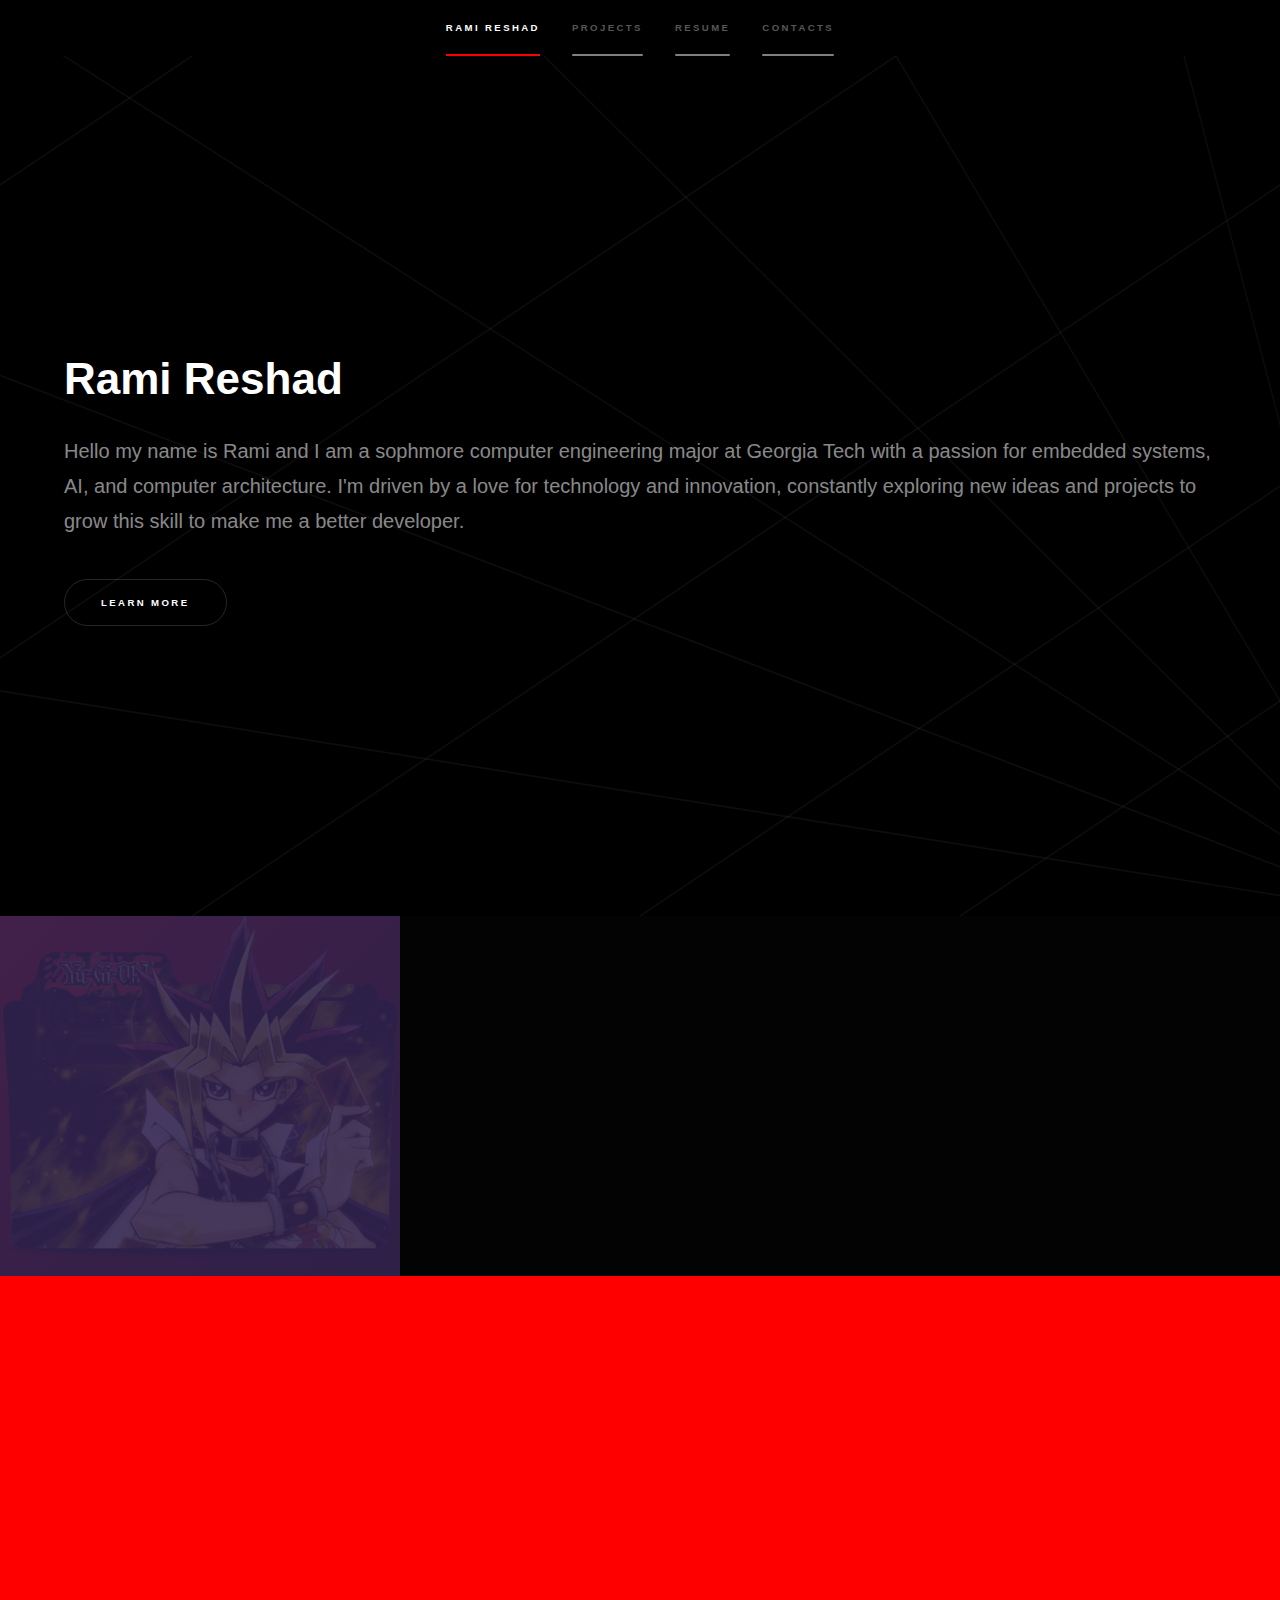
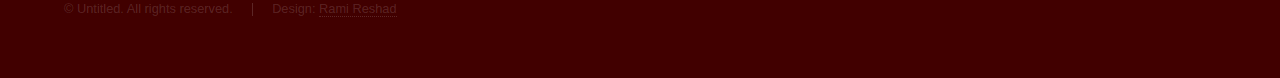
==== commit af40776f: "day two in personal website" ====
--- a/index.html
+++ b/index.html
@@ -19,10 +19,10 @@
 				<div class="inner">
 					<nav>
 						<ul>
-							<li><a href="#intro">Welcome</a></li>
-							<li><a href="#one">Who we are</a></li>
-							<li><a href="#two">What we do</a></li>
-							<li><a href="#three">Get in touch</a></li>
+							<li><a href="#intro">Rami Reshad</a></li>
+							<li><a href="#one">Projects</a></li>
+							<li><a href="#two">Resume</a></li>
+							<li><a href="#three">Contacts</a></li>
 						</ul>
 					</nav>
 				</div>
@@ -46,35 +46,11 @@
 				<!-- One -->
 					<section id="one" class="wrapper style2 spotlights">
 						<section>
-							<a href="#" class="image"><img src="images/pic01.jpg" alt="" data-position="center center" /></a>
+							<a href="#" class="image"><img src="images/logo.png" alt="Rami Reshad" data-position="center center" /></a>
 							<div class="content">
 								<div class="inner">
-									<h2>Sed ipsum dolor</h2>
-									<p>Phasellus convallis elit id ullamcorper pulvinar. Duis aliquam turpis mauris, eu ultricies erat malesuada quis. Aliquam dapibus.</p>
-									<ul class="actions">
-										<li><a href="generic.html" class="button">Learn more</a></li>
-									</ul>
-								</div>
-							</div>
-						</section>
-						<section>
-							<a href="#" class="image"><img src="images/pic02.jpg" alt="" data-position="top center" /></a>
-							<div class="content">
-								<div class="inner">
-									<h2>Feugiat consequat</h2>
-									<p>Phasellus convallis elit id ullamcorper pulvinar. Duis aliquam turpis mauris, eu ultricies erat malesuada quis. Aliquam dapibus.</p>
-									<ul class="actions">
-										<li><a href="generic.html" class="button">Learn more</a></li>
-									</ul>
-								</div>
-							</div>
-						</section>
-						<section>
-							<a href="#" class="image"><img src="images/pic03.jpg" alt="" data-position="25% 25%" /></a>
-							<div class="content">
-								<div class="inner">
-									<h2>Ultricies aliquam</h2>
-									<p>Phasellus convallis elit id ullamcorper pulvinar. Duis aliquam turpis mauris, eu ultricies erat malesuada quis. Aliquam dapibus.</p>
+									<h2>Yu-Gi-Oh-Card-Explorer</h2>
+									<p>This is a website that uses the streamlit library so that you can select your card of choice from the popular card game Yu Gi Oh.</p>
 									<ul class="actions">
 										<li><a href="generic.html" class="button">Learn more</a></li>
 									</ul>
@@ -86,89 +62,35 @@
 				<!-- Two -->
 					<section id="two" class="wrapper style3 fade-up">
 						<div class="inner">
-							<h2>What we do</h2>
-							<p>Phasellus convallis elit id ullamcorper pulvinar. Duis aliquam turpis mauris, eu ultricies erat malesuada quis. Aliquam dapibus, lacus eget hendrerit bibendum, urna est aliquam sem, sit amet imperdiet est velit quis lorem.</p>
+							<h2>Resume</h2>
+							<p>Below is a copy of my resume</p>
 							<div class="features">
-								<section>
-									<span class="icon solid major fa-code"></span>
-									<h3>Lorem ipsum amet</h3>
-									<p>Phasellus convallis elit id ullam corper amet et pulvinar. Duis aliquam turpis mauris, sed ultricies erat dapibus.</p>
-								</section>
-								<section>
-									<span class="icon solid major fa-lock"></span>
-									<h3>Aliquam sed nullam</h3>
-									<p>Phasellus convallis elit id ullam corper amet et pulvinar. Duis aliquam turpis mauris, sed ultricies erat dapibus.</p>
-								</section>
-								<section>
-									<span class="icon solid major fa-cog"></span>
-									<h3>Sed erat ullam corper</h3>
-									<p>Phasellus convallis elit id ullam corper amet et pulvinar. Duis aliquam turpis mauris, sed ultricies erat dapibus.</p>
-								</section>
-								<section>
-									<span class="icon solid major fa-desktop"></span>
-									<h3>Veroeros quis lorem</h3>
-									<p>Phasellus convallis elit id ullam corper amet et pulvinar. Duis aliquam turpis mauris, sed ultricies erat dapibus.</p>
-								</section>
-								<section>
-									<span class="icon solid major fa-link"></span>
-									<h3>Urna quis bibendum</h3>
-									<p>Phasellus convallis elit id ullam corper amet et pulvinar. Duis aliquam turpis mauris, sed ultricies erat dapibus.</p>
-								</section>
-								<section>
-									<span class="icon major fa-gem"></span>
-									<h3>Aliquam urna dapibus</h3>
-									<p>Phasellus convallis elit id ullam corper amet et pulvinar. Duis aliquam turpis mauris, sed ultricies erat dapibus.</p>
-								</section>
+								<iframe src="files/Rami Reshad resume.docx (4).pdf" width="100%" height="1122px" frameborder="0"></iframe>
 							</div>
-							<ul class="actions">
-								<li><a href="generic.html" class="button">Learn more</a></li>
-							</ul>
 						</div>
 					</section>
 
 				<!-- Three -->
 					<section id="three" class="wrapper style1 fade-up">
 						<div class="inner">
-							<h2>Get in touch</h2>
-							<p>Phasellus convallis elit id ullamcorper pulvinar. Duis aliquam turpis mauris, eu ultricies erat malesuada quis. Aliquam dapibus, lacus eget hendrerit bibendum, urna est aliquam sem, sit amet imperdiet est velit quis lorem.</p>
-							<div class="split style1">
-								<section>
-									<form method="post" action="#">
-										<div class="fields">
-											<div class="field half">
-												<label for="name">Name</label>
-												<input type="text" name="name" id="name" />
-											</div>
-											<div class="field half">
-												<label for="email">Email</label>
-												<input type="text" name="email" id="email" />
-											</div>
-											<div class="field">
-												<label for="message">Message</label>
-												<textarea name="message" id="message" rows="5"></textarea>
-											</div>
-										</div>
-										<ul class="actions">
-											<li><a href="" class="button submit">Send Message</a></li>
-										</ul>
-									</form>
-								</section>
-								<section>
+							<h2>Contacts</h2>
 									<ul class="contact">
 										<li>
 											<h3>Email</h3>
-											<a href="#">user@untitled.tld</a>
+											<li><a href="mailto:ramram33@icloud.com">Personal: ramram33@icloud.com</a></li>
+											<li><a href="mailto:rreshad3@gatech.edu">School: rreshad3@gatech.edu</a></li>
+
 										</li>
 										<li>
 											<h3>Phone</h3>
-											<span>(000) 000-0000</span>
+											<span>(404) 729-9266</span>
 										</li>
 										<li>
 											<h3>Social</h3>
 											<ul class="icons">
-												<li><a href="#" class="icon brands fa-github"><span class="label">GitHub</span></a></li>
-												<li><a href="#" class="icon brands fa-instagram"><span class="label">Instagram</span></a></li>
-												<li><a href="#" class="icon brands fa-linkedin-in"><span class="label">LinkedIn</span></a></li>
+												<li><a href="https://github.com/Ramram213" class="icon brands fa-github"><span class="label">GitHub</span></a></li>
+												<li><a href="https://www.instagram.com/rami_reshad/" class="icon brands fa-instagram"><span class="label">Instagram</span></a></li>
+												<li><a href="https://www.linkedin.com/in/rami-reshad/" class="icon brands fa-linkedin-in"><span class="label">LinkedIn</span></a></li>
 											</ul>
 										</li>
 									</ul>
@@ -183,7 +105,7 @@
 			<footer id="footer" class="wrapper style1-alt">
 				<div class="inner">
 					<ul class="menu">
-						<li>&copy; Untitled. All rights reserved.</li><li>Design: <a href="http://html5up.net">HTML5 UP</a></li>
+						<li>&copy; Untitled. All rights reserved.</li><li>Design: <a>Rami Reshad</a></li>
 					</ul>
 				</div>
 			</footer>
--- a/assets/css/main.css
+++ b/assets/css/main.css
@@ -98,7 +98,7 @@
 	}
 
 	body {
-		background: #312450;
+		background: black;
 	}
 
 		body.is-preload *, body.is-preload *:before, body.is-preload *:after {
@@ -197,10 +197,10 @@
 		}
 
 			h1.major:after {
-				background-image: -moz-linear-gradient(to right, #5e42a6, #b74e91);
-				background-image: -webkit-linear-gradient(to right, #5e42a6, #b74e91);
-				background-image: -ms-linear-gradient(to right, #5e42a6, #b74e91);
-				background-image: linear-gradient(to right, #5e42a6, #b74e91);
+				background-image: -moz-linear-gradient(to right, red, black);
+				background-image: -webkit-linear-gradient(to right, red, black);
+				background-image: -ms-linear-gradient(to right, red, black);
+				background-image: linear-gradient(to right, red, black);
 				-moz-transition: max-width 0.2s ease;
 				-webkit-transition: max-width 0.2s ease;
 				-ms-transition: max-width 0.2s ease;
@@ -2536,7 +2536,7 @@
 			}
 
 				.wrapper.style1 .icon.major:before {
-					color: #5e42a6;
+					color: black;
 				}
 
 				.wrapper.style1-alt .icon.major:before {
@@ -3236,19 +3236,19 @@
 			}
 
 		.wrapper.alt {
-			background-color: #261c3e;
+			background-color: rgb(65, 0, 0);
 		}
 
 		.wrapper.style1 {
-			background-color: #5e42a6;
+			background-color: black;
 		}
 
 		.wrapper.style1-alt {
-			background-color: #493382;
+			background-color: rgb(65, 0, 0);
 		}
 
 		.wrapper.style2 {
-			background-color: #5052b5;
+			background-color: rgb(3, 3, 3);
 		}
 
 		.wrapper.style2-alt {
@@ -3256,7 +3256,7 @@
 		}
 
 		.wrapper.style3 {
-			background-color: #b74e91;
+			background-color: red;
 		}
 
 		.wrapper.style3-alt {
@@ -3370,7 +3370,7 @@
 		display: -webkit-flex;
 		display: -ms-flex;
 		display: flex;
-		background-color: #5e42a6;
+		background-color: red;
 		cursor: default;
 		padding: 1.75em 2em;
 	}
@@ -3524,7 +3524,7 @@
 
 	#sidebar {
 		padding: 2.5em 2.5em 0.5em 2.5em ;
-		background: #312450;
+		background: black;
 		cursor: default;
 		height: 100vh;
 		left: 0;
@@ -3761,14 +3761,14 @@
 			}
 
 			#sidebar nav a:before {
-				background: #3c2c62;
+				background: grey;
 			}
 
 			#sidebar nav a:after {
-				background-image: -moz-linear-gradient(to right, #5e42a6, #b74e91);
-				background-image: -webkit-linear-gradient(to right, #5e42a6, #b74e91);
-				background-image: -ms-linear-gradient(to right, #5e42a6, #b74e91);
-				background-image: linear-gradient(to right, #5e42a6, #b74e91);
+				background-image: -moz-linear-gradient(to right, black, red);
+				background-image: -webkit-linear-gradient(to right, black, red);
+				background-image: -ms-linear-gradient(to right, black, red);
+				background-image: linear-gradient(to right, black, red);
 				-moz-transition: max-width 0.2s ease;
 				-webkit-transition: max-width 0.2s ease;
 				-ms-transition: max-width 0.2s ease;
@@ -3857,7 +3857,7 @@
 
 						#sidebar nav a:after {
 							background-image: none;
-							background-color: #b74e91;
+							background-color: red;
 						}
 
 		}
